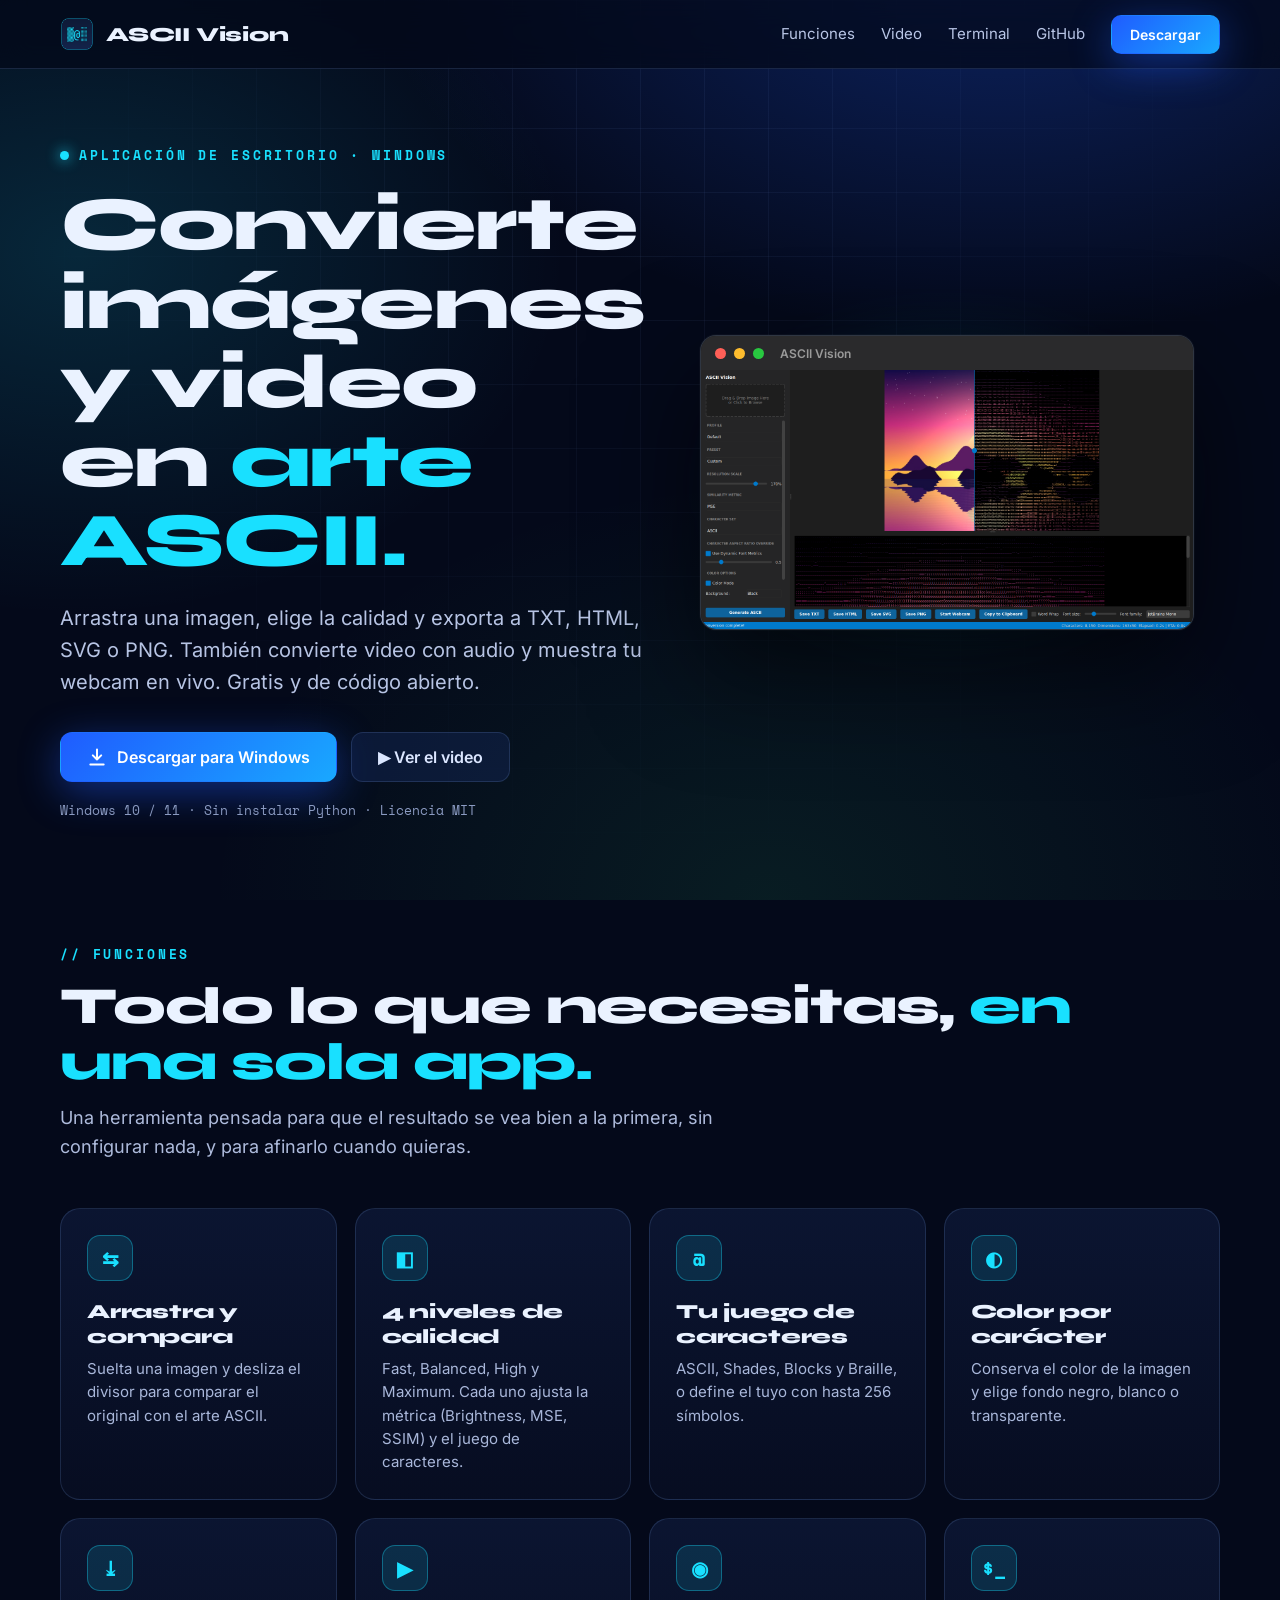
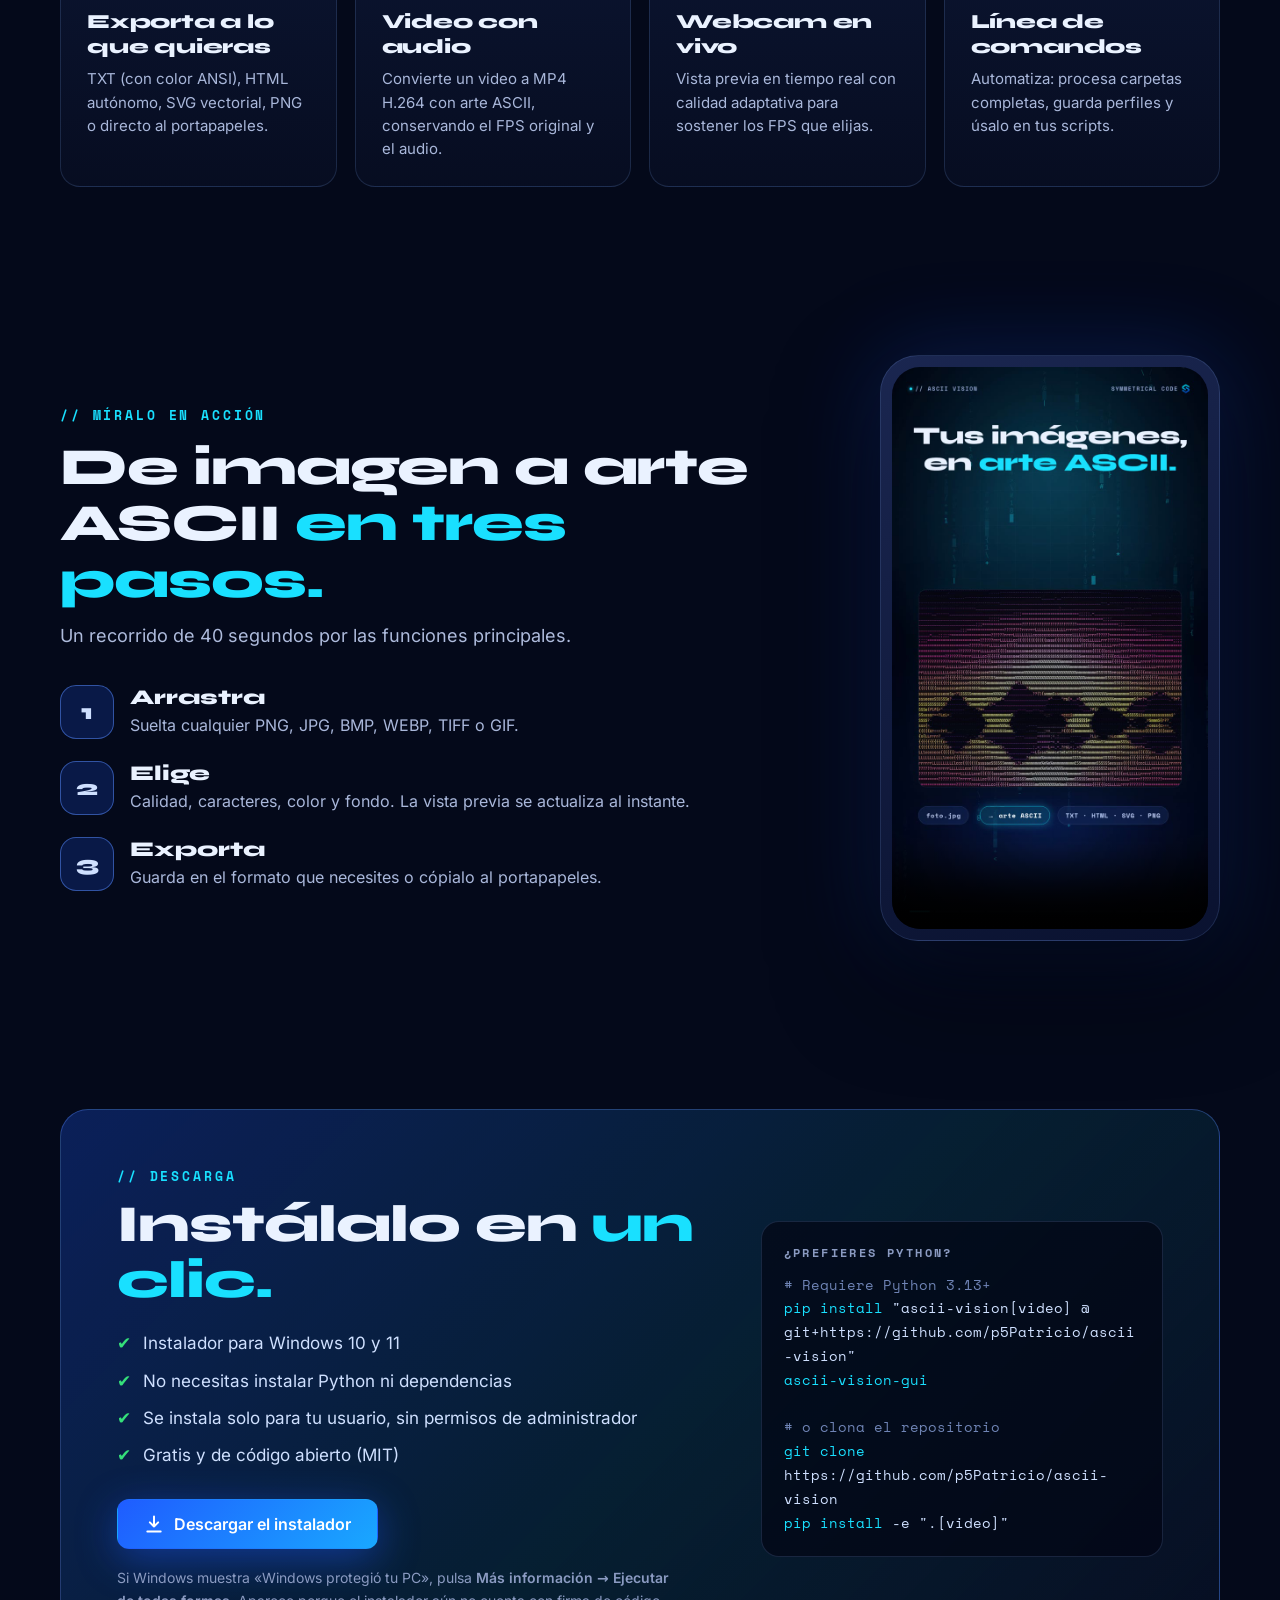
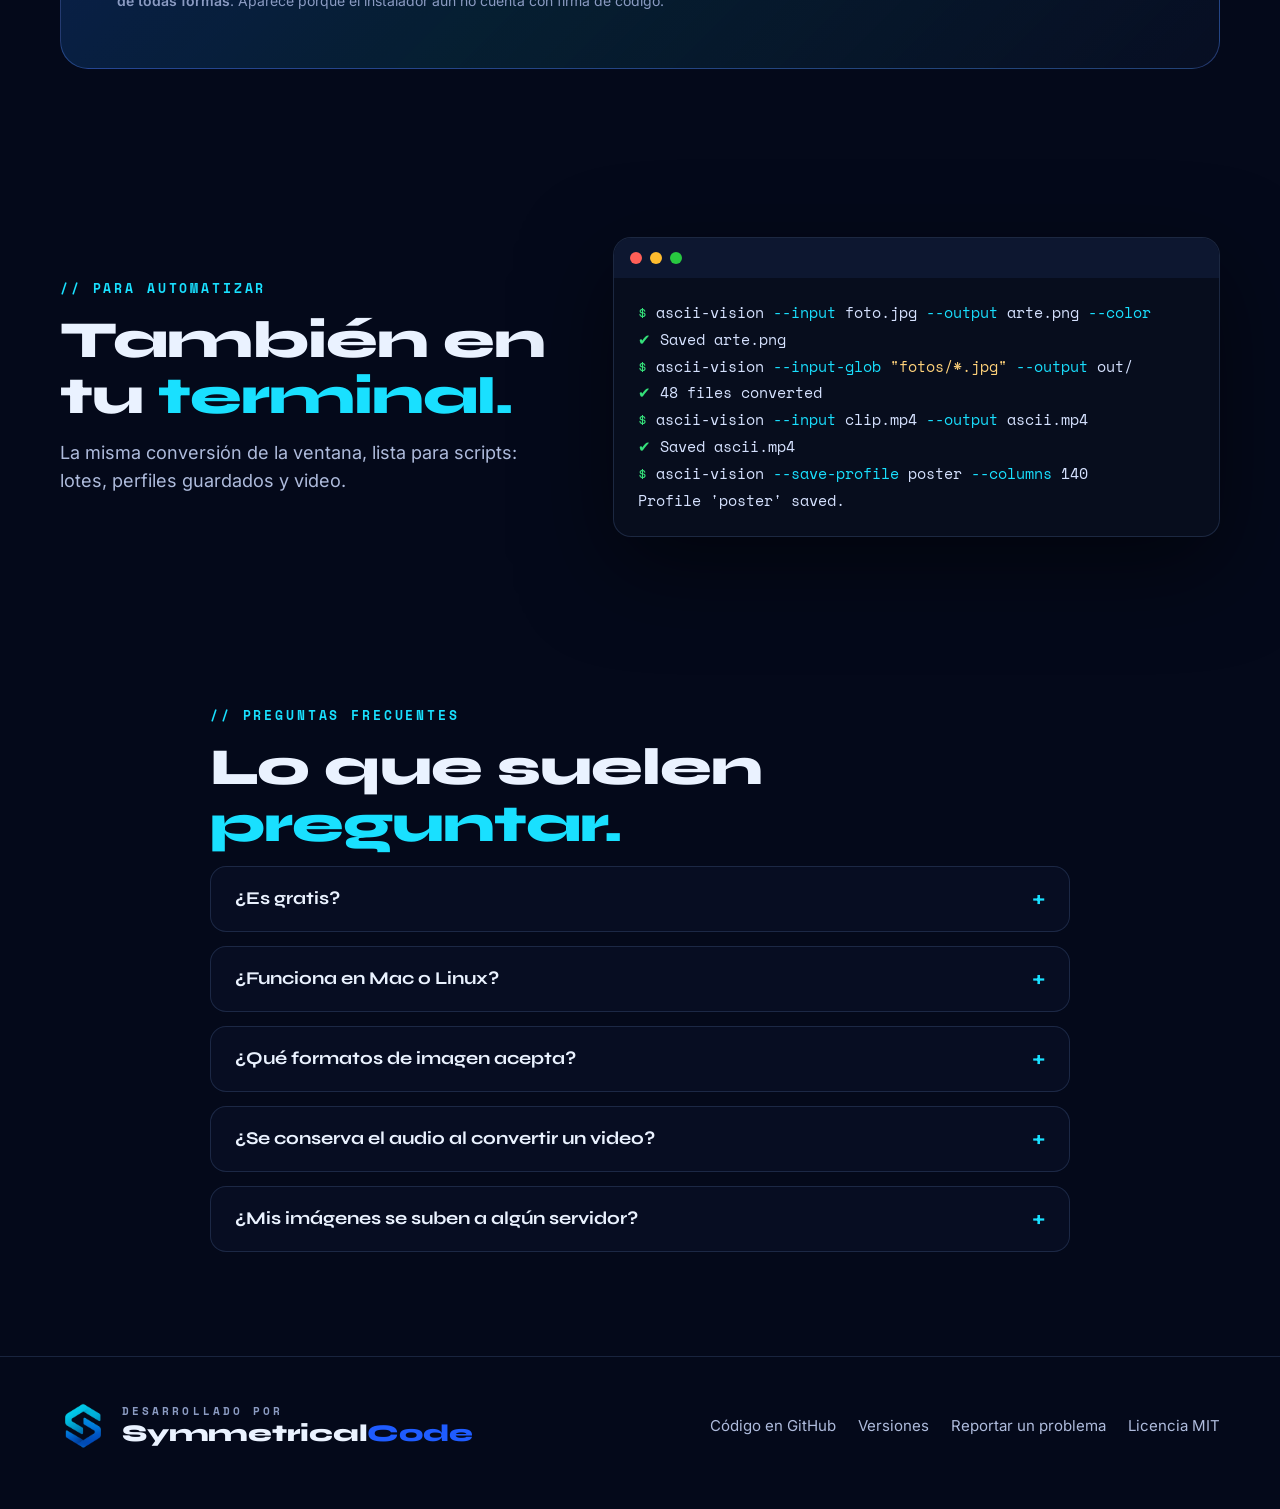
==== site/index.html @ 86882f92 "feat: landing page, app icon, CLI success messages, polished promo ending - site/: one-page landing " ====
<!doctype html>
<html lang="es">
<head>
<meta charset="utf-8">
<meta name="viewport" content="width=device-width,initial-scale=1">
<title>ASCII Vision — Convierte imágenes y video en arte ASCII</title>
<meta name="description" content="ASCII Vision convierte imágenes, video y webcam en arte ASCII, Braille y bloques. Exporta a TXT, HTML, SVG o PNG. Descarga gratis el instalador para Windows.">
<meta name="theme-color" content="#04091a">
<link rel="icon" href="favicon.svg" type="image/svg+xml">
<link rel="canonical" href="https://p5patricio.github.io/ascii-vision/">
<meta property="og:type" content="website">
<meta property="og:title" content="ASCII Vision — Convierte imágenes y video en arte ASCII">
<meta property="og:description" content="Arrastra una imagen, elige la calidad y exporta a TXT, HTML, SVG o PNG. También video con audio y webcam en vivo. Gratis.">
<meta property="og:image" content="https://p5patricio.github.io/ascii-vision/assets/og.jpg">
<meta name="twitter:card" content="summary_large_image">
<link rel="stylesheet" href="assets/fonts/fonts.css">
<style>
:root{--bg:#04091a;--bg2:#070e24;--cy:#19e0ff;--gr:#35e07a;--bl:#1f5cff;--tx:#eaf2ff;--mut:#8b9bc2;--line:rgba(140,180,255,.16)}
*{box-sizing:border-box;margin:0;padding:0}
html{scroll-behavior:smooth}
body{background:var(--bg);color:var(--tx);font:400 17px/1.6 'Inter',system-ui,sans-serif;-webkit-font-smoothing:antialiased;overflow-x:hidden}
a{color:inherit}
img,video{max-width:100%;height:auto;display:block}
:focus-visible{outline:3px solid var(--cy);outline-offset:3px;border-radius:6px}
.skip{position:absolute;left:-999px;top:8px;background:var(--cy);color:#001018;padding:10px 16px;border-radius:8px;z-index:100;font-weight:600}
.skip:focus{left:8px}
.wrap{width:min(1160px,100% - 40px);margin-inline:auto}
.mono{font-family:'Space Mono',monospace}
/* backdrop */
.backdrop{position:fixed;inset:0;z-index:-1;background:
  radial-gradient(900px 560px at 78% -6%,rgba(31,92,255,.32),transparent 70%),
  radial-gradient(700px 520px at 6% 28%,rgba(25,224,255,.14),transparent 70%),
  radial-gradient(800px 600px at 60% 100%,rgba(53,224,122,.09),transparent 70%),var(--bg)}
.backdrop::after{content:"";position:absolute;inset:0;background-image:linear-gradient(var(--line) 1px,transparent 1px),linear-gradient(90deg,var(--line) 1px,transparent 1px);background-size:64px 64px;opacity:.4;-webkit-mask-image:radial-gradient(ellipse at 50% 20%,#000 10%,transparent 70%);mask-image:radial-gradient(ellipse at 50% 20%,#000 10%,transparent 70%)}
/* nav */
header.nav{position:sticky;top:0;z-index:20;backdrop-filter:blur(14px);-webkit-backdrop-filter:blur(14px);background:rgba(4,9,26,.72);border-bottom:1px solid var(--line)}
.nav .wrap{display:flex;align-items:center;justify-content:space-between;height:68px;gap:16px}
.brand{display:flex;align-items:center;gap:12px;white-space:nowrap;text-decoration:none;font:800 20px 'Syne';letter-spacing:-.01em}
.brand img{width:34px;height:34px}
.nav nav{display:flex;gap:26px;align-items:center;font-size:15px;color:#b9c6e6}
.nav nav a{text-decoration:none}.nav nav a:hover{color:#fff}
.btn{display:inline-flex;align-items:center;justify-content:center;gap:10px;padding:14px 26px;border-radius:12px;font:700 16px 'Inter';text-decoration:none;border:1px solid transparent;cursor:pointer;transition:transform .15s,box-shadow .2s,background .2s}
.btn.primary{background:linear-gradient(135deg,#1f5cff,#19a8ff);color:#fff;box-shadow:0 10px 40px rgba(31,92,255,.45)}
.btn.primary:hover{transform:translateY(-2px);box-shadow:0 16px 50px rgba(31,92,255,.6)}
.btn.ghost{background:rgba(20,40,90,.45);border-color:var(--line);color:#dbe6ff}
.btn.ghost:hover{border-color:var(--cy);color:#fff}
.btn.sm{padding:10px 18px;font-size:14px;border-radius:10px}
/* hero */
.hero{padding:76px 0 40px}
.hero .wrap{display:grid;grid-template-columns:1.05fr .95fr;gap:56px;align-items:center}
.kicker{font:700 13px 'Space Mono';letter-spacing:.22em;color:var(--cy);text-transform:uppercase;display:flex;align-items:center;gap:10px}
.kicker::before{content:"";width:9px;height:9px;border-radius:50%;background:var(--cy);box-shadow:0 0 14px var(--cy)}
h1{font:800 clamp(40px,6vw,76px)/1.04 'Syne';letter-spacing:-.025em;margin:20px 0 22px}
h1 em,h2 em{font-style:normal;color:var(--cy)}
.lead{font-size:clamp(17px,2vw,20px);color:#b7c4e4;max-width:34em}
.cta{display:flex;flex-wrap:wrap;gap:14px;margin:34px 0 18px}
.dlmeta{font:400 13px 'Space Mono';color:var(--mut);min-height:1.4em}
.dlmeta b{color:#cfe0ff;font-weight:700}
.shot{position:relative}
.shot::before{content:"";position:absolute;inset:-8% 0;background:radial-gradient(closest-side,rgba(25,224,255,.28),transparent);filter:blur(30px);z-index:-1}
.window{border-radius:16px;overflow:hidden;border:1px solid var(--line);background:#1e1e1e;box-shadow:0 40px 110px rgba(0,0,0,.6),0 0 0 1px rgba(255,255,255,.03)}
.window .bar{height:34px;background:#2a2a2c;display:flex;align-items:center;gap:8px;padding:0 14px;color:#9a9a9a;font:600 12px 'Inter'}
.window .bar i{width:11px;height:11px;border-radius:50%;display:block}
/* sections */
section{padding:84px 0}
.eyebrow{font:700 13px 'Space Mono';letter-spacing:.22em;color:var(--cy);text-transform:uppercase}
h2{font:800 clamp(32px,4.4vw,52px)/1.08 'Syne';letter-spacing:-.02em;margin:14px 0 14px}
.sub{color:#aebbdc;max-width:38em;font-size:18px}
.grid{display:grid;grid-template-columns:repeat(4,minmax(0,1fr));gap:18px;margin-top:46px}
.card{padding:26px;border-radius:20px;background:linear-gradient(180deg,rgba(14,26,58,.72),rgba(8,15,36,.72));border:1px solid var(--line);transition:transform .2s,border-color .2s}
.card:hover{transform:translateY(-4px);border-color:rgba(25,224,255,.45)}
.card .ico{width:46px;height:46px;border-radius:13px;display:grid;place-items:center;background:rgba(25,224,255,.12);border:1px solid rgba(25,224,255,.35);color:var(--cy);font:700 20px 'Space Mono';margin-bottom:18px}
.card h3{font:800 20px 'Syne';letter-spacing:-.01em;margin-bottom:8px}
.card p{font-size:15px;color:#a9b7da;line-height:1.55}
/* video */
.demo .wrap{display:grid;grid-template-columns:1fr auto;gap:70px;align-items:center}
.steps{list-style:none;margin-top:34px;display:grid;gap:22px;counter-reset:s}
.steps li{display:grid;grid-template-columns:52px 1fr;gap:18px;align-items:start}
.steps li::before{counter-increment:s;content:counter(s);width:52px;height:52px;border-radius:16px;display:grid;place-items:center;font:800 22px 'Syne';background:rgba(31,92,255,.2);border:1px solid rgba(91,141,255,.5);color:#cfe0ff}
.steps b{display:block;font:800 21px 'Syne';margin-bottom:2px}
.steps span{color:#a9b7da;font-size:16px}
.phone{width:min(340px,80vw);border-radius:38px;padding:11px;background:linear-gradient(160deg,#1a2650,#0a1230);border:1px solid var(--line);box-shadow:0 40px 100px rgba(0,0,0,.6),0 0 90px rgba(31,92,255,.25)}
.phone video{width:100%;aspect-ratio:9/16;border-radius:28px;background:#000;object-fit:cover}
/* download */
.download .box{position:relative;overflow:hidden;border-radius:28px;padding:56px;background:linear-gradient(135deg,rgba(31,92,255,.28),rgba(25,224,255,.1) 55%,rgba(8,15,36,.9));border:1px solid rgba(91,141,255,.35);display:grid;grid-template-columns:1.2fr .8fr;gap:40px;align-items:center}
.download h2{margin-top:10px}
.points{list-style:none;display:grid;gap:10px;margin:22px 0 30px;color:#cfe0ff}
.points li{display:flex;gap:12px;align-items:flex-start}
.points li::before{content:"✔";color:var(--gr);font-weight:700}
.note{font-size:14px;color:var(--mut);margin-top:18px;max-width:40em}
.alt{background:rgba(3,7,20,.7);border:1px solid var(--line);border-radius:18px;padding:22px;font:400 14px/1.7 'Space Mono';color:#cfe0ff;overflow-x:auto}
.alt .c{color:#6f84b5}
.alt .k{color:var(--cy)}.alt .s{color:#ffd27a}
.alt pre{white-space:pre-wrap;overflow-wrap:anywhere;font:inherit}
.alt h3{font:700 12px 'Space Mono';letter-spacing:.2em;color:var(--mut);text-transform:uppercase;margin-bottom:12px}
/* cli */
.cli .wrap{display:grid;grid-template-columns:.9fr 1.1fr;gap:56px;align-items:center}
.term{background:#070d1d;border:1px solid var(--line);border-radius:18px;overflow:hidden;box-shadow:0 30px 90px rgba(0,0,0,.5)}
.term .bar{background:#0d1730;height:40px;display:flex;align-items:center;gap:8px;padding:0 16px}
.term .bar i{width:12px;height:12px;border-radius:50%;display:block}
.term pre{padding:22px 24px;font:400 14.5px/1.85 'Space Mono',monospace;color:#d6e2ff;overflow-x:auto}
.term .p{color:var(--gr)}.term .f{color:var(--cy)}.term .s{color:#ffd27a}.term .o{color:var(--gr)}
/* faq */
details{border:1px solid var(--line);border-radius:16px;padding:20px 24px;background:rgba(10,18,40,.6);margin-top:14px}
summary{cursor:pointer;font:700 18px 'Syne';list-style:none;display:flex;justify-content:space-between;gap:16px}
summary::after{content:"+";color:var(--cy);font-size:24px;line-height:1}
details[open] summary::after{content:"–"}
details p{margin-top:12px;color:#a9b7da}
details code{font-family:'Space Mono';font-size:.9em;color:var(--cy)}
/* footer */
footer{border-top:1px solid var(--line);padding:46px 0 60px;margin-top:20px}
footer .wrap{display:flex;justify-content:space-between;align-items:center;gap:24px;flex-wrap:wrap}
.by{display:flex;align-items:center;gap:16px;min-width:0}
.by img{width:46px;height:auto}
.by small{display:block;font:700 11px 'Space Mono';letter-spacing:.28em;color:var(--mut);text-transform:uppercase}
.by strong{font:800 24px 'Syne';letter-spacing:-.01em}.by strong span{color:var(--bl)}
footer nav{display:flex;flex-wrap:wrap;gap:10px 22px;color:#aebbdc;font-size:15px}
footer nav a{text-decoration:none}footer nav a:hover{color:#fff}
.reveal{opacity:0;transform:translateY(24px);transition:opacity .7s,transform .7s}
.reveal.in{opacity:1;transform:none}
@media (prefers-reduced-motion:reduce){html{scroll-behavior:auto}.reveal{opacity:1;transform:none;transition:none}.card,.btn{transition:none}}
@media (max-width:1020px){.grid{grid-template-columns:repeat(2,minmax(0,1fr))}.hero .wrap,.demo .wrap,.cli .wrap,.download .box{grid-template-columns:minmax(0,1fr)}.demo .wrap{gap:44px}.phone{margin-inline:auto}.download .box{padding:34px 26px}.nav nav a:not(.btn){display:none}}
@media (max-width:560px){.grid{grid-template-columns:minmax(0,1fr)}section{padding:60px 0}.hero{padding-top:44px}.by strong{font-size:19px}.by img{width:38px}.by{gap:12px}}
@media (max-width:380px){.wrap{width:min(1160px,100% - 28px)}.nav .wrap{gap:8px}.brand{font-size:14px;gap:6px}.brand img{width:28px;height:28px}.nav .btn.sm{padding:8px 10px;font-size:13px}.by strong{font-size:16px}.by small{letter-spacing:.18em}.btn{padding:12px 16px;font-size:15px;white-space:normal;text-align:center}h1{font-size:36px}.cta{gap:10px}}
</style>
</head>
<body>
<a class="skip" href="#descargar">Ir a la descarga</a>
<div class="backdrop" aria-hidden="true"></div>

<header class="nav">
  <div class="wrap">
    <a class="brand" href="#top" aria-label="ASCII Vision, inicio"><img src="assets/app-icon.png" alt="" width="34" height="34">ASCII Vision</a>
    <nav aria-label="Principal">
      <a href="#funciones">Funciones</a>
      <a href="#video">Video</a>
      <a href="#terminal">Terminal</a>
      <a href="https://github.com/p5Patricio/ascii-vision">GitHub</a>
      <a class="btn primary sm" href="#descargar">Descargar</a>
    </nav>
  </div>
</header>

<main id="top">
  <section class="hero">
    <div class="wrap">
      <div>
        <div class="kicker">Aplicación de escritorio · Windows</div>
        <h1>Convierte imágenes y video en <em>arte ASCII.</em></h1>
        <p class="lead">Arrastra una imagen, elige la calidad y exporta a TXT, HTML, SVG o PNG. También convierte video con audio y muestra tu webcam en vivo. Gratis y de código abierto.</p>
        <div class="cta">
          <a id="dl-hero" class="btn primary" href="https://github.com/p5Patricio/ascii-vision/releases/latest">
            <svg width="20" height="20" viewBox="0 0 24 24" fill="none" stroke="currentColor" stroke-width="2.4" stroke-linecap="round" stroke-linejoin="round" aria-hidden="true"><path d="M12 3v12m0 0 5-5m-5 5-5-5M4 21h16"/></svg>
            <span>Descargar para Windows</span>
          </a>
          <a class="btn ghost" href="#video">▶ Ver el video</a>
        </div>
        <p class="dlmeta" id="dlmeta" aria-live="polite">Windows 10 / 11 · Sin instalar Python · Licencia MIT</p>
      </div>
      <div class="shot reveal">
        <div class="window">
          <div class="bar"><i style="background:#ff5f57"></i><i style="background:#febc2e"></i><i style="background:#28c840"></i><span style="margin-left:8px">ASCII Vision</span></div>
          <img src="assets/app-screenshot.png" width="1558" height="820" alt="Ventana de ASCII Vision comparando un paisaje con su versión en arte ASCII a color" loading="eager">
        </div>
      </div>
    </div>
  </section>

  <section id="funciones">
    <div class="wrap">
      <div class="eyebrow">// Funciones</div>
      <h2>Todo lo que necesitas, <em>en una sola app.</em></h2>
      <p class="sub">Una herramienta pensada para que el resultado se vea bien a la primera, sin configurar nada, y para afinarlo cuando quieras.</p>
      <div class="grid">
        <article class="card reveal"><div class="ico">⇆</div><h3>Arrastra y compara</h3><p>Suelta una imagen y desliza el divisor para comparar el original con el arte ASCII.</p></article>
        <article class="card reveal"><div class="ico">◧</div><h3>4 niveles de calidad</h3><p>Fast, Balanced, High y Maximum. Cada uno ajusta la métrica (Brightness, MSE, SSIM) y el juego de caracteres.</p></article>
        <article class="card reveal"><div class="ico">@</div><h3>Tu juego de caracteres</h3><p>ASCII, Shades, Blocks y Braille, o define el tuyo con hasta 256 símbolos.</p></article>
        <article class="card reveal"><div class="ico">◐</div><h3>Color por carácter</h3><p>Conserva el color de la imagen y elige fondo negro, blanco o transparente.</p></article>
        <article class="card reveal"><div class="ico">⤓</div><h3>Exporta a lo que quieras</h3><p>TXT (con color ANSI), HTML autónomo, SVG vectorial, PNG o directo al portapapeles.</p></article>
        <article class="card reveal"><div class="ico">▶</div><h3>Video con audio</h3><p>Convierte un video a MP4 H.264 con arte ASCII, conservando el FPS original y el audio.</p></article>
        <article class="card reveal"><div class="ico">◉</div><h3>Webcam en vivo</h3><p>Vista previa en tiempo real con calidad adaptativa para sostener los FPS que elijas.</p></article>
        <article class="card reveal"><div class="ico">$_</div><h3>Línea de comandos</h3><p>Automatiza: procesa carpetas completas, guarda perfiles y úsalo en tus scripts.</p></article>
      </div>
    </div>
  </section>

  <section id="video" class="demo">
    <div class="wrap">
      <div>
        <div class="eyebrow">// Míralo en acción</div>
        <h2>De imagen a arte ASCII <em>en tres pasos.</em></h2>
        <p class="sub">Un recorrido de 40 segundos por las funciones principales.</p>
        <ol class="steps">
          <li><div><b>Arrastra</b><span>Suelta cualquier PNG, JPG, BMP, WEBP, TIFF o GIF.</span></div></li>
          <li><div><b>Elige</b><span>Calidad, caracteres, color y fondo. La vista previa se actualiza al instante.</span></div></li>
          <li><div><b>Exporta</b><span>Guarda en el formato que necesites o cópialo al portapapeles.</span></div></li>
        </ol>
      </div>
      <div class="phone reveal">
        <video controls playsinline preload="metadata" poster="assets/promo-poster.jpg" aria-label="Video de presentación de ASCII Vision">
          <source src="assets/promo.mp4" type="video/mp4">
          Tu navegador no reproduce video; puedes descargarlo <a href="assets/promo.mp4">aquí</a>.
        </video>
      </div>
    </div>
  </section>

  <section id="descargar" class="download">
    <div class="wrap">
      <div class="box reveal">
        <div>
          <div class="eyebrow">// Descarga</div>
          <h2>Instálalo en <em>un clic.</em></h2>
          <ul class="points">
            <li>Instalador para Windows 10 y 11</li>
            <li>No necesitas instalar Python ni dependencias</li>
            <li>Se instala solo para tu usuario, sin permisos de administrador</li>
            <li>Gratis y de código abierto (MIT)</li>
          </ul>
          <a id="dl-main" class="btn primary" href="https://github.com/p5Patricio/ascii-vision/releases/latest">
            <svg width="20" height="20" viewBox="0 0 24 24" fill="none" stroke="currentColor" stroke-width="2.4" stroke-linecap="round" stroke-linejoin="round" aria-hidden="true"><path d="M12 3v12m0 0 5-5m-5 5-5-5M4 21h16"/></svg>
            <span>Descargar el instalador</span>
          </a>
          <p class="note" id="dlnote">Si Windows muestra «Windows protegió tu PC», pulsa <b>Más información → Ejecutar de todas formas</b>. Aparece porque el instalador aún no cuenta con firma de código.</p>
        </div>
        <div class="alt" role="region" aria-label="Otras formas de instalar">
          <h3>¿Prefieres Python?</h3>
<pre><span class="c"># Requiere Python 3.13+</span>
<span class="k">pip install</span> "ascii-vision[video] @ git+https://github.com/p5Patricio/ascii-vision"
<span class="k">ascii-vision-gui</span>

<span class="c"># o clona el repositorio</span>
<span class="k">git clone</span> https://github.com/p5Patricio/ascii-vision
<span class="k">pip install</span> -e ".[video]"</pre>
        </div>
      </div>
    </div>
  </section>

  <section id="terminal" class="cli">
    <div class="wrap">
      <div>
        <div class="eyebrow">// Para automatizar</div>
        <h2>También en tu <em>terminal.</em></h2>
        <p class="sub">La misma conversión de la ventana, lista para scripts: lotes, perfiles guardados y video.</p>
      </div>
      <div class="term reveal">
        <div class="bar"><i style="background:#ff5f57"></i><i style="background:#febc2e"></i><i style="background:#28c840"></i></div>
<pre><span class="p">$</span> ascii-vision <span class="f">--input</span> foto.jpg <span class="f">--output</span> arte.png <span class="f">--color</span>
<span class="o">✔</span> Saved arte.png
<span class="p">$</span> ascii-vision <span class="f">--input-glob</span> <span class="s">"fotos/*.jpg"</span> <span class="f">--output</span> out/
<span class="o">✔</span> 48 files converted
<span class="p">$</span> ascii-vision <span class="f">--input</span> clip.mp4 <span class="f">--output</span> ascii.mp4
<span class="o">✔</span> Saved ascii.mp4
<span class="p">$</span> ascii-vision <span class="f">--save-profile</span> poster <span class="f">--columns</span> 140
Profile 'poster' saved.</pre>
      </div>
    </div>
  </section>

  <section id="faq">
    <div class="wrap" style="max-width:860px">
      <div class="eyebrow">// Preguntas frecuentes</div>
      <h2>Lo que suelen <em>preguntar.</em></h2>
      <details><summary>¿Es gratis?</summary><p>Sí. ASCII Vision es de código abierto bajo licencia MIT: puedes usarlo, modificarlo y compartirlo.</p></details>
      <details><summary>¿Funciona en Mac o Linux?</summary><p>El instalador es para Windows. En Mac y Linux puedes usarlo con Python 3.13 o superior, instalándolo desde el repositorio de GitHub (las instrucciones están en la sección de descarga).</p></details>
      <details><summary>¿Qué formatos de imagen acepta?</summary><p>PNG, JPG, BMP, WEBP, TIFF y GIF. Para video (MP4, AVI, MOV, MKV, WEBM) usa la línea de comandos.</p></details>
      <details><summary>¿Se conserva el audio al convertir un video?</summary><p>Sí. El resultado mantiene el FPS original y el audio, en MP4 H.264.</p></details>
      <details><summary>¿Mis imágenes se suben a algún servidor?</summary><p>No. Todo se procesa en tu equipo; la aplicación no envía tus archivos a ningún sitio.</p></details>
    </div>
  </section>
</main>

<footer>
  <div class="wrap">
    <div class="by">
      <img src="assets/symmetrical-code.png" alt="Logo de Symmetrical Code" width="46" height="55">
      <div><small>Desarrollado por</small><strong>Symmetrical<span>Code</span></strong></div>
    </div>
    <nav aria-label="Enlaces">
      <a href="https://github.com/p5Patricio/ascii-vision">Código en GitHub</a>
      <a href="https://github.com/p5Patricio/ascii-vision/releases">Versiones</a>
      <a href="https://github.com/p5Patricio/ascii-vision/issues">Reportar un problema</a>
      <a href="https://github.com/p5Patricio/ascii-vision/blob/main/LICENSE">Licencia MIT</a>
    </nav>
  </div>
</footer>

<script>
(function () {
  var REPO = 'p5Patricio/ascii-vision';
  var links = [document.getElementById('dl-hero'), document.getElementById('dl-main')];
  var meta = document.getElementById('dlmeta');

  // Point the download buttons at the newest installer published as a GitHub release asset.
  try {
    fetch('https://api.github.com/repos/' + REPO + '/releases/latest', { headers: { Accept: 'application/vnd.github+json' } })
      .then(function (r) { if (!r.ok) throw new Error(r.status); return r.json(); })
      .then(function (rel) {
        var asset = (rel.assets || []).filter(function (a) { return /setup.*\.exe$/i.test(a.name); })[0];
        if (!asset) return;
        links.forEach(function (a) { if (a) a.href = asset.browser_download_url; });
        var mb = (asset.size / 1048576).toFixed(0);
        meta.innerHTML = 'Versión <b>' + rel.tag_name + '</b> · ' + mb + ' MB · Windows 10 / 11 · Licencia MIT';
      })
      .catch(function () { /* no release yet: buttons keep pointing at the releases page */ });
  } catch (e) { /* ignore */ }

  // Reveal on scroll
  var els = document.querySelectorAll('.reveal');
  if ('IntersectionObserver' in window) {
    var io = new IntersectionObserver(function (entries) {
      entries.forEach(function (en) { if (en.isIntersecting) { en.target.classList.add('in'); io.unobserve(en.target); } });
    }, { threshold: 0.12 });
    els.forEach(function (el) { io.observe(el); });
  } else { els.forEach(function (el) { el.classList.add('in'); }); }
})();
</script>
</body>
</html>
---- site/assets/fonts/fonts.css ----
@font-face {
  font-family: 'Syne';
  font-style: normal;
  font-weight: 700;
  font-display: swap;
  src: url(fb3f9d7ee5.woff2) format('woff2');
  unicode-range: U+0100-02BA, U+02BD-02C5, U+02C7-02CC, U+02CE-02D7, U+02DD-02FF, U+0304, U+0308, U+0329, U+1D00-1DBF, U+1E00-1E9F, U+1EF2-1EFF, U+2020, U+20A0-20AB, U+20AD-20C0, U+2113, U+2C60-2C7F, U+A720-A7FF;
}
@font-face {
  font-family: 'Syne';
  font-style: normal;
  font-weight: 700;
  font-display: swap;
  src: url(1a8bc9270d.woff2) format('woff2');
  unicode-range: U+0000-00FF, U+0131, U+0152-0153, U+02BB-02BC, U+02C6, U+02DA, U+02DC, U+0304, U+0308, U+0329, U+2000-206F, U+20AC, U+2122, U+2191, U+2193, U+2212, U+2215, U+FEFF, U+FFFD;
}
@font-face {
  font-family: 'Syne';
  font-style: normal;
  font-weight: 800;
  font-display: swap;
  src: url(fb3f9d7ee5.woff2) format('woff2');
  unicode-range: U+0100-02BA, U+02BD-02C5, U+02C7-02CC, U+02CE-02D7, U+02DD-02FF, U+0304, U+0308, U+0329, U+1D00-1DBF, U+1E00-1E9F, U+1EF2-1EFF, U+2020, U+20A0-20AB, U+20AD-20C0, U+2113, U+2C60-2C7F, U+A720-A7FF;
}
@font-face {
  font-family: 'Syne';
  font-style: normal;
  font-weight: 800;
  font-display: swap;
  src: url(1a8bc9270d.woff2) format('woff2');
  unicode-range: U+0000-00FF, U+0131, U+0152-0153, U+02BB-02BC, U+02C6, U+02DA, U+02DC, U+0304, U+0308, U+0329, U+2000-206F, U+20AC, U+2122, U+2191, U+2193, U+2212, U+2215, U+FEFF, U+FFFD;
}
@font-face {
  font-family: 'Space Mono';
  font-style: normal;
  font-weight: 400;
  font-display: swap;
  src: url(3c18ea2f5e.woff2) format('woff2');
  unicode-range: U+0100-02BA, U+02BD-02C5, U+02C7-02CC, U+02CE-02D7, U+02DD-02FF, U+0304, U+0308, U+0329, U+1D00-1DBF, U+1E00-1E9F, U+1EF2-1EFF, U+2020, U+20A0-20AB, U+20AD-20C0, U+2113, U+2C60-2C7F, U+A720-A7FF;
}
@font-face {
  font-family: 'Space Mono';
  font-style: normal;
  font-weight: 400;
  font-display: swap;
  src: url(e04b1d07ab.woff2) format('woff2');
  unicode-range: U+0000-00FF, U+0131, U+0152-0153, U+02BB-02BC, U+02C6, U+02DA, U+02DC, U+0304, U+0308, U+0329, U+2000-206F, U+20AC, U+2122, U+2191, U+2193, U+2212, U+2215, U+FEFF, U+FFFD;
}
@font-face {
  font-family: 'Space Mono';
  font-style: normal;
  font-weight: 700;
  font-display: swap;
  src: url(1badecf1b0.woff2) format('woff2');
  unicode-range: U+0100-02BA, U+02BD-02C5, U+02C7-02CC, U+02CE-02D7, U+02DD-02FF, U+0304, U+0308, U+0329, U+1D00-1DBF, U+1E00-1E9F, U+1EF2-1EFF, U+2020, U+20A0-20AB, U+20AD-20C0, U+2113, U+2C60-2C7F, U+A720-A7FF;
}
@font-face {
  font-family: 'Space Mono';
  font-style: normal;
  font-weight: 700;
  font-display: swap;
  src: url(0319ea60ff.woff2) format('woff2');
  unicode-range: U+0000-00FF, U+0131, U+0152-0153, U+02BB-02BC, U+02C6, U+02DA, U+02DC, U+0304, U+0308, U+0329, U+2000-206F, U+20AC, U+2122, U+2191, U+2193, U+2212, U+2215, U+FEFF, U+FFFD;
}
@font-face {
  font-family: 'Inter';
  font-style: normal;
  font-weight: 400;
  font-display: swap;
  src: url(395290514d.woff2) format('woff2');
  unicode-range: U+0100-02BA, U+02BD-02C5, U+02C7-02CC, U+02CE-02D7, U+02DD-02FF, U+0304, U+0308, U+0329, U+1D00-1DBF, U+1E00-1E9F, U+1EF2-1EFF, U+2020, U+20A0-20AB, U+20AD-20C0, U+2113, U+2C60-2C7F, U+A720-A7FF;
}
@font-face {
  font-family: 'Inter';
  font-style: normal;
  font-weight: 400;
  font-display: swap;
  src: url(567244088c.woff2) format('woff2');
  unicode-range: U+0000-00FF, U+0131, U+0152-0153, U+02BB-02BC, U+02C6, U+02DA, U+02DC, U+0304, U+0308, U+0329, U+2000-206F, U+20AC, U+2122, U+2191, U+2193, U+2212, U+2215, U+FEFF, U+FFFD;
}
@font-face {
  font-family: 'Inter';
  font-style: normal;
  font-weight: 500;
  font-display: swap;
  src: url(395290514d.woff2) format('woff2');
  unicode-range: U+0100-02BA, U+02BD-02C5, U+02C7-02CC, U+02CE-02D7, U+02DD-02FF, U+0304, U+0308, U+0329, U+1D00-1DBF, U+1E00-1E9F, U+1EF2-1EFF, U+2020, U+20A0-20AB, U+20AD-20C0, U+2113, U+2C60-2C7F, U+A720-A7FF;
}
@font-face {
  font-family: 'Inter';
  font-style: normal;
  font-weight: 500;
  font-display: swap;
  src: url(567244088c.woff2) format('woff2');
  unicode-range: U+0000-00FF, U+0131, U+0152-0153, U+02BB-02BC, U+02C6, U+02DA, U+02DC, U+0304, U+0308, U+0329, U+2000-206F, U+20AC, U+2122, U+2191, U+2193, U+2212, U+2215, U+FEFF, U+FFFD;
}
@font-face {
  font-family: 'Inter';
  font-style: normal;
  font-weight: 600;
  font-display: swap;
  src: url(395290514d.woff2) format('woff2');
  unicode-range: U+0100-02BA, U+02BD-02C5, U+02C7-02CC, U+02CE-02D7, U+02DD-02FF, U+0304, U+0308, U+0329, U+1D00-1DBF, U+1E00-1E9F, U+1EF2-1EFF, U+2020, U+20A0-20AB, U+20AD-20C0, U+2113, U+2C60-2C7F, U+A720-A7FF;
}
@font-face {
  font-family: 'Inter';
  font-style: normal;
  font-weight: 600;
  font-display: swap;
  src: url(567244088c.woff2) format('woff2');
  unicode-range: U+0000-00FF, U+0131, U+0152-0153, U+02BB-02BC, U+02C6, U+02DA, U+02DC, U+0304, U+0308, U+0329, U+2000-206F, U+20AC, U+2122, U+2191, U+2193, U+2212, U+2215, U+FEFF, U+FFFD;
}
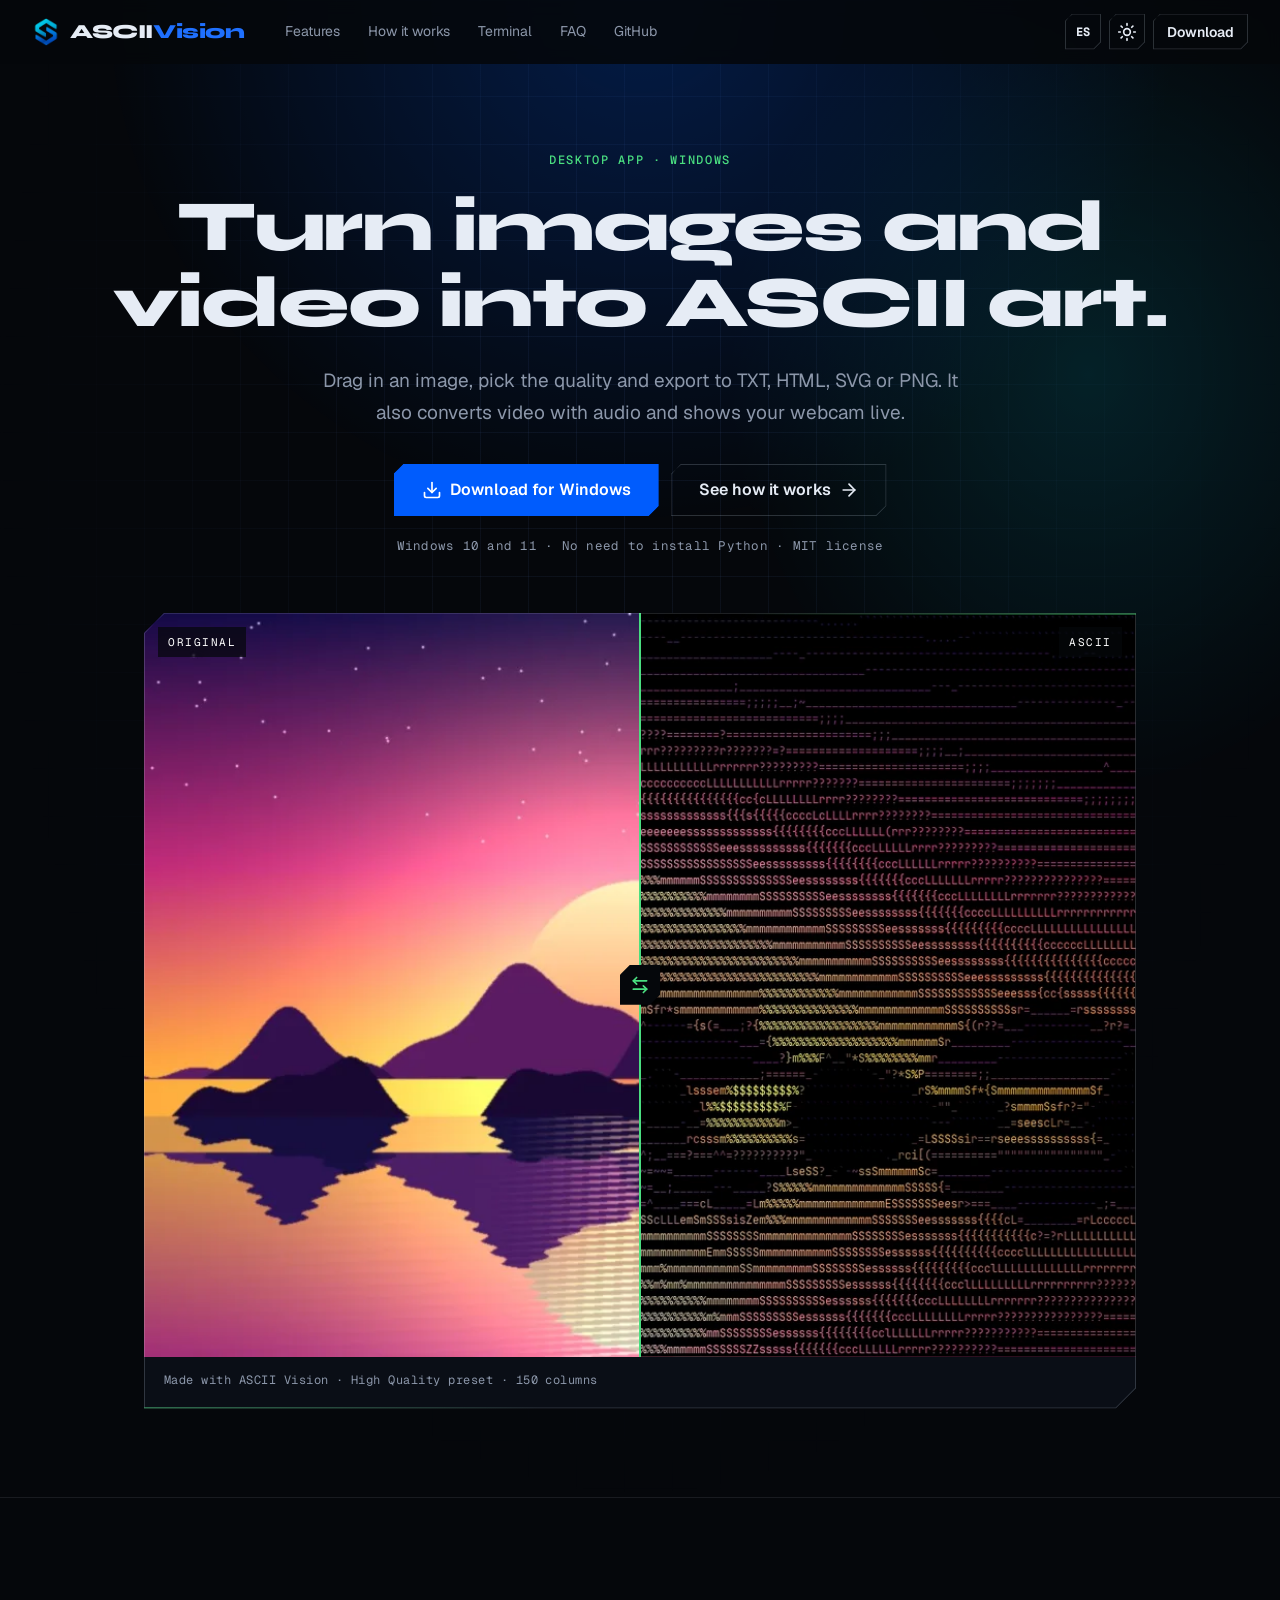
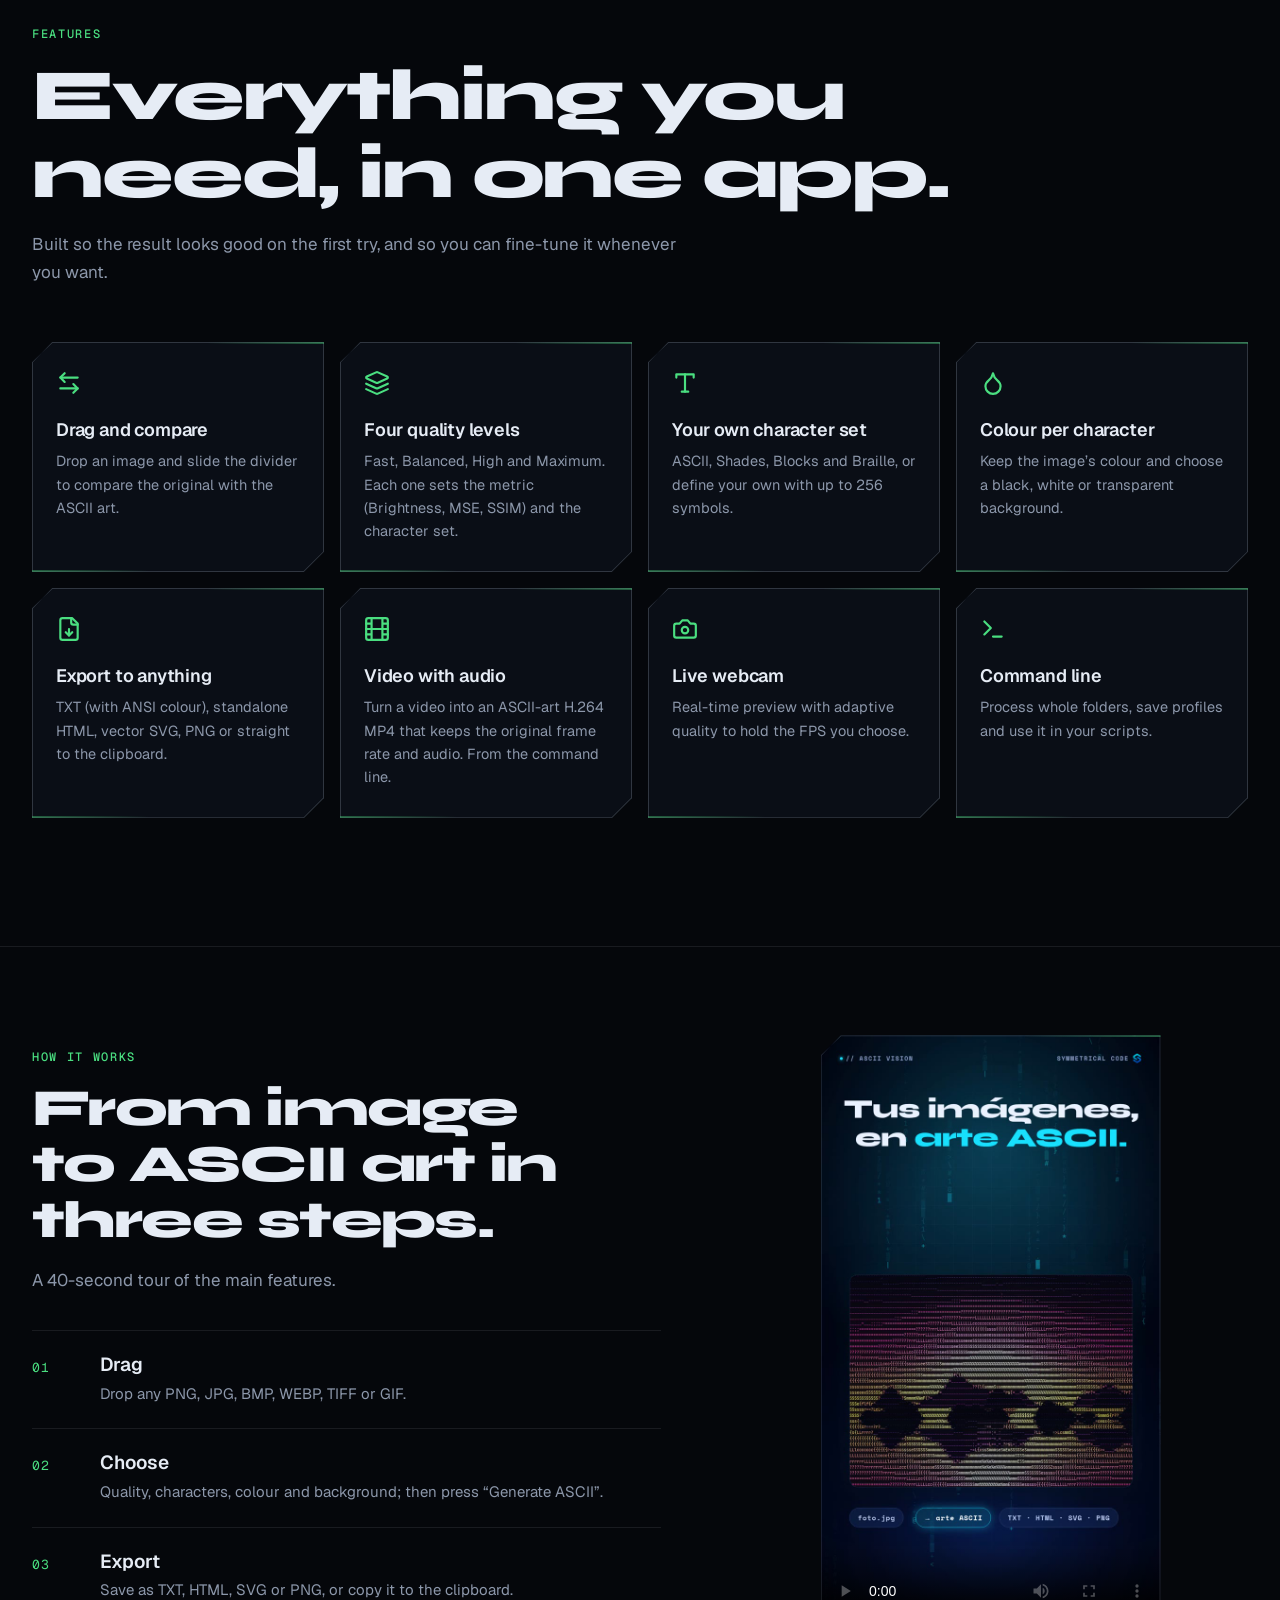
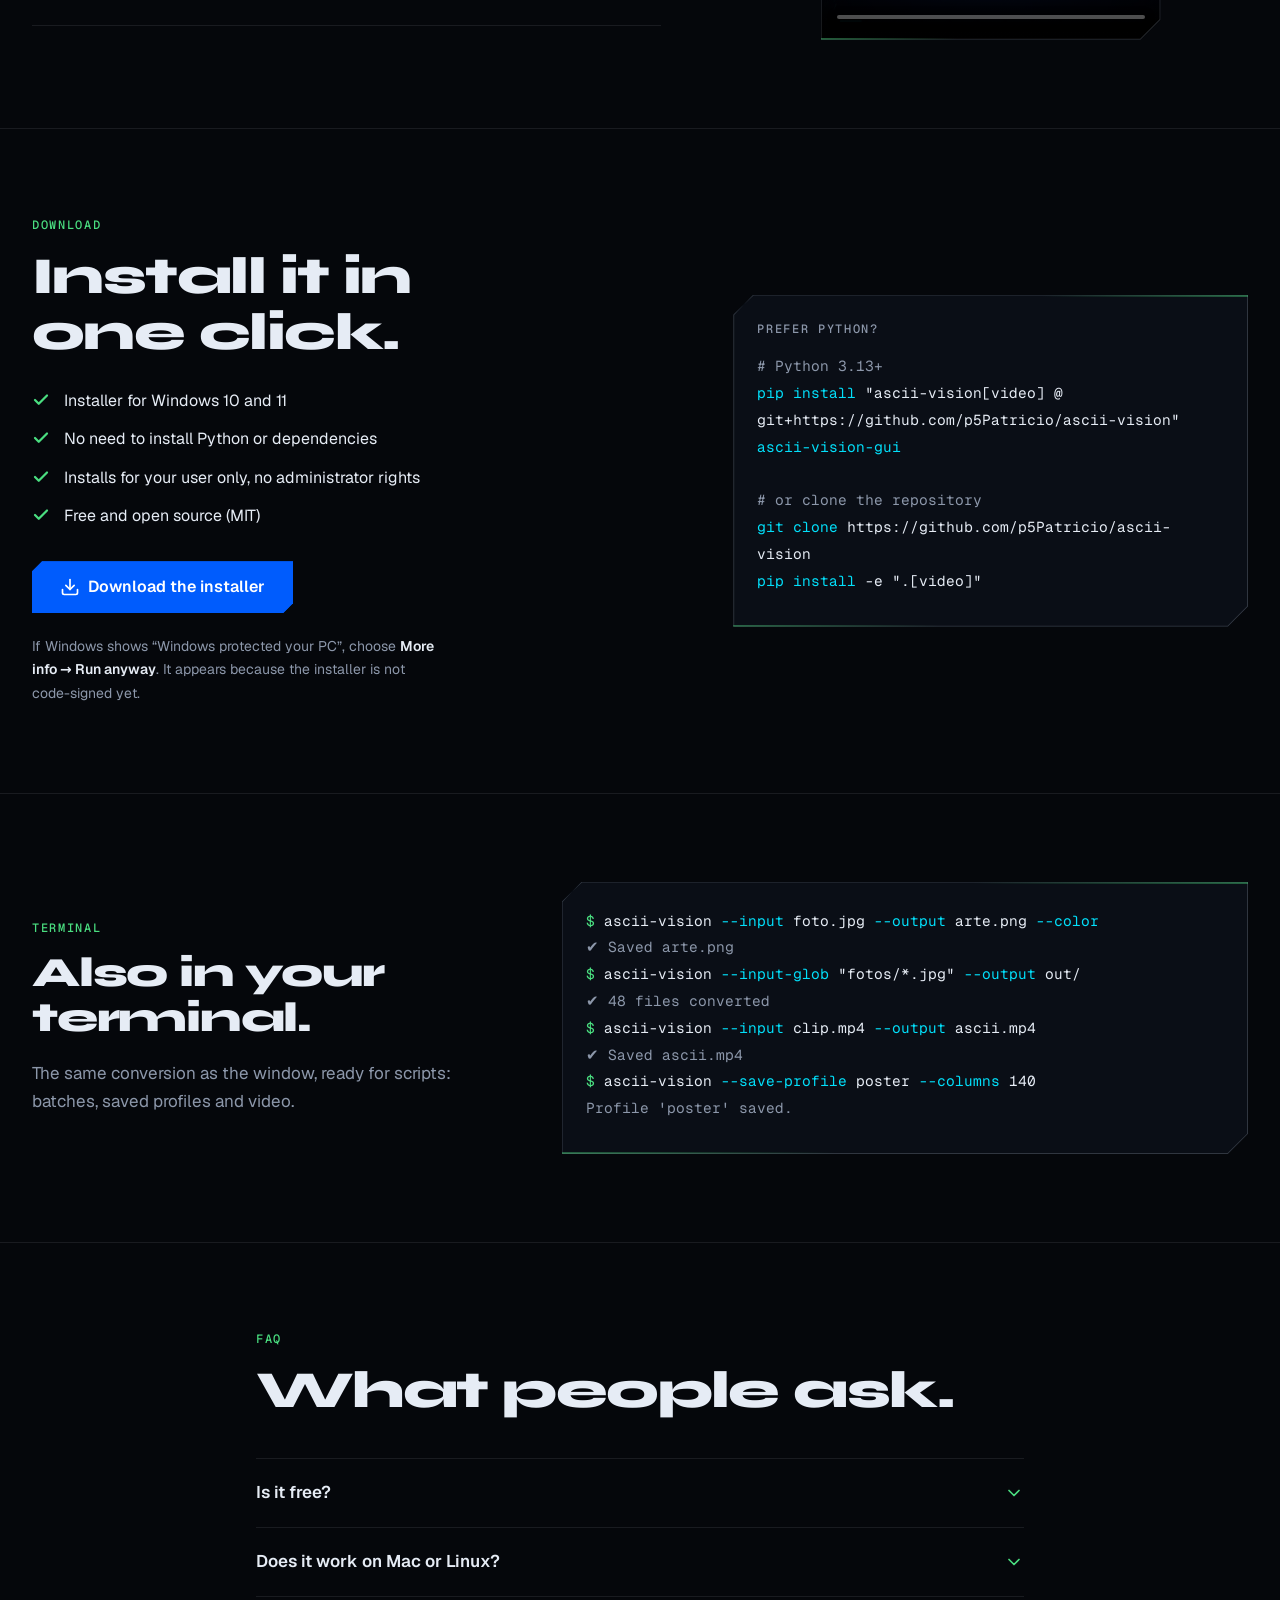
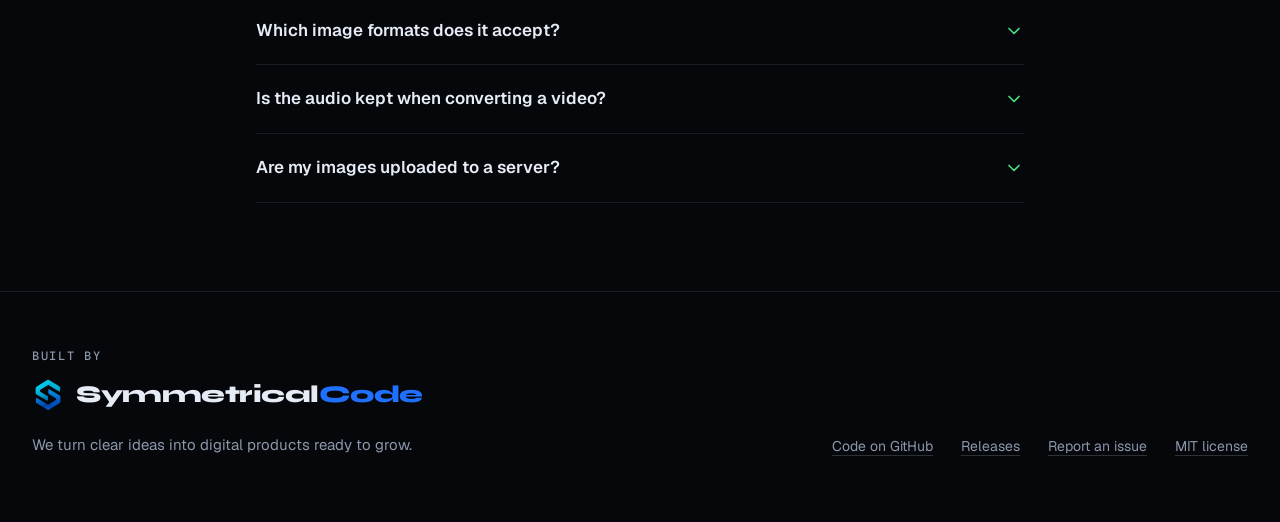
==== commit aa7cf17e: "feat(site): redesign the landing page on the Symmetrical Code design system Follow DESIGN.md: same d" ====
--- a/site/index.html
+++ b/site/index.html
@@ -1,320 +1,265 @@
 <!doctype html>
-<html lang="es">
+<html lang="es" class="dark">
 <head>
 <meta charset="utf-8">
 <meta name="viewport" content="width=device-width,initial-scale=1">
 <title>ASCII Vision — Convierte imágenes y video en arte ASCII</title>
 <meta name="description" content="ASCII Vision convierte imágenes, video y webcam en arte ASCII, Braille y bloques. Exporta a TXT, HTML, SVG o PNG. Descarga gratis el instalador para Windows.">
-<meta name="theme-color" content="#04091a">
+<meta http-equiv="Content-Security-Policy" content="default-src 'self'; script-src 'self'; style-src 'self' 'unsafe-inline'; img-src 'self' data:; media-src 'self'; font-src 'self'; connect-src 'self' https://api.github.com; object-src 'none'; base-uri 'self'; form-action 'none'">
+<meta name="theme-color" content="#05070b">
 <link rel="icon" href="favicon.svg" type="image/svg+xml">
 <link rel="canonical" href="https://p5patricio.github.io/ascii-vision/">
 <meta property="og:type" content="website">
 <meta property="og:title" content="ASCII Vision — Convierte imágenes y video en arte ASCII">
-<meta property="og:description" content="Arrastra una imagen, elige la calidad y exporta a TXT, HTML, SVG o PNG. También video con audio y webcam en vivo. Gratis.">
+<meta property="og:description" content="Arrastra una imagen, elige la calidad y exporta a TXT, HTML, SVG o PNG. También video con audio y webcam en vivo.">
 <meta property="og:image" content="https://p5patricio.github.io/ascii-vision/assets/og.jpg">
 <meta name="twitter:card" content="summary_large_image">
+<link rel="preload" href="assets/fonts/syne-latin.woff2" as="font" type="font/woff2" crossorigin>
+<link rel="preload" href="assets/fonts/geist-latin.woff2" as="font" type="font/woff2" crossorigin>
 <link rel="stylesheet" href="assets/fonts/fonts.css">
-<style>
-:root{--bg:#04091a;--bg2:#070e24;--cy:#19e0ff;--gr:#35e07a;--bl:#1f5cff;--tx:#eaf2ff;--mut:#8b9bc2;--line:rgba(140,180,255,.16)}
-*{box-sizing:border-box;margin:0;padding:0}
-html{scroll-behavior:smooth}
-body{background:var(--bg);color:var(--tx);font:400 17px/1.6 'Inter',system-ui,sans-serif;-webkit-font-smoothing:antialiased;overflow-x:hidden}
-a{color:inherit}
-img,video{max-width:100%;height:auto;display:block}
-:focus-visible{outline:3px solid var(--cy);outline-offset:3px;border-radius:6px}
-.skip{position:absolute;left:-999px;top:8px;background:var(--cy);color:#001018;padding:10px 16px;border-radius:8px;z-index:100;font-weight:600}
-.skip:focus{left:8px}
-.wrap{width:min(1160px,100% - 40px);margin-inline:auto}
-.mono{font-family:'Space Mono',monospace}
-/* backdrop */
-.backdrop{position:fixed;inset:0;z-index:-1;background:
-  radial-gradient(900px 560px at 78% -6%,rgba(31,92,255,.32),transparent 70%),
-  radial-gradient(700px 520px at 6% 28%,rgba(25,224,255,.14),transparent 70%),
-  radial-gradient(800px 600px at 60% 100%,rgba(53,224,122,.09),transparent 70%),var(--bg)}
-.backdrop::after{content:"";position:absolute;inset:0;background-image:linear-gradient(var(--line) 1px,transparent 1px),linear-gradient(90deg,var(--line) 1px,transparent 1px);background-size:64px 64px;opacity:.4;-webkit-mask-image:radial-gradient(ellipse at 50% 20%,#000 10%,transparent 70%);mask-image:radial-gradient(ellipse at 50% 20%,#000 10%,transparent 70%)}
-/* nav */
-header.nav{position:sticky;top:0;z-index:20;backdrop-filter:blur(14px);-webkit-backdrop-filter:blur(14px);background:rgba(4,9,26,.72);border-bottom:1px solid var(--line)}
-.nav .wrap{display:flex;align-items:center;justify-content:space-between;height:68px;gap:16px}
-.brand{display:flex;align-items:center;gap:12px;white-space:nowrap;text-decoration:none;font:800 20px 'Syne';letter-spacing:-.01em}
-.brand img{width:34px;height:34px}
-.nav nav{display:flex;gap:26px;align-items:center;font-size:15px;color:#b9c6e6}
-.nav nav a{text-decoration:none}.nav nav a:hover{color:#fff}
-.btn{display:inline-flex;align-items:center;justify-content:center;gap:10px;padding:14px 26px;border-radius:12px;font:700 16px 'Inter';text-decoration:none;border:1px solid transparent;cursor:pointer;transition:transform .15s,box-shadow .2s,background .2s}
-.btn.primary{background:linear-gradient(135deg,#1f5cff,#19a8ff);color:#fff;box-shadow:0 10px 40px rgba(31,92,255,.45)}
-.btn.primary:hover{transform:translateY(-2px);box-shadow:0 16px 50px rgba(31,92,255,.6)}
-.btn.ghost{background:rgba(20,40,90,.45);border-color:var(--line);color:#dbe6ff}
-.btn.ghost:hover{border-color:var(--cy);color:#fff}
-.btn.sm{padding:10px 18px;font-size:14px;border-radius:10px}
-/* hero */
-.hero{padding:76px 0 40px}
-.hero .wrap{display:grid;grid-template-columns:1.05fr .95fr;gap:56px;align-items:center}
-.kicker{font:700 13px 'Space Mono';letter-spacing:.22em;color:var(--cy);text-transform:uppercase;display:flex;align-items:center;gap:10px}
-.kicker::before{content:"";width:9px;height:9px;border-radius:50%;background:var(--cy);box-shadow:0 0 14px var(--cy)}
-h1{font:800 clamp(40px,6vw,76px)/1.04 'Syne';letter-spacing:-.025em;margin:20px 0 22px}
-h1 em,h2 em{font-style:normal;color:var(--cy)}
-.lead{font-size:clamp(17px,2vw,20px);color:#b7c4e4;max-width:34em}
-.cta{display:flex;flex-wrap:wrap;gap:14px;margin:34px 0 18px}
-.dlmeta{font:400 13px 'Space Mono';color:var(--mut);min-height:1.4em}
-.dlmeta b{color:#cfe0ff;font-weight:700}
-.shot{position:relative}
-.shot::before{content:"";position:absolute;inset:-8% 0;background:radial-gradient(closest-side,rgba(25,224,255,.28),transparent);filter:blur(30px);z-index:-1}
-.window{border-radius:16px;overflow:hidden;border:1px solid var(--line);background:#1e1e1e;box-shadow:0 40px 110px rgba(0,0,0,.6),0 0 0 1px rgba(255,255,255,.03)}
-.window .bar{height:34px;background:#2a2a2c;display:flex;align-items:center;gap:8px;padding:0 14px;color:#9a9a9a;font:600 12px 'Inter'}
-.window .bar i{width:11px;height:11px;border-radius:50%;display:block}
-/* sections */
-section{padding:84px 0}
-.eyebrow{font:700 13px 'Space Mono';letter-spacing:.22em;color:var(--cy);text-transform:uppercase}
-h2{font:800 clamp(32px,4.4vw,52px)/1.08 'Syne';letter-spacing:-.02em;margin:14px 0 14px}
-.sub{color:#aebbdc;max-width:38em;font-size:18px}
-.grid{display:grid;grid-template-columns:repeat(4,minmax(0,1fr));gap:18px;margin-top:46px}
-.card{padding:26px;border-radius:20px;background:linear-gradient(180deg,rgba(14,26,58,.72),rgba(8,15,36,.72));border:1px solid var(--line);transition:transform .2s,border-color .2s}
-.card:hover{transform:translateY(-4px);border-color:rgba(25,224,255,.45)}
-.card .ico{width:46px;height:46px;border-radius:13px;display:grid;place-items:center;background:rgba(25,224,255,.12);border:1px solid rgba(25,224,255,.35);color:var(--cy);font:700 20px 'Space Mono';margin-bottom:18px}
-.card h3{font:800 20px 'Syne';letter-spacing:-.01em;margin-bottom:8px}
-.card p{font-size:15px;color:#a9b7da;line-height:1.55}
-/* video */
-.demo .wrap{display:grid;grid-template-columns:1fr auto;gap:70px;align-items:center}
-.steps{list-style:none;margin-top:34px;display:grid;gap:22px;counter-reset:s}
-.steps li{display:grid;grid-template-columns:52px 1fr;gap:18px;align-items:start}
-.steps li::before{counter-increment:s;content:counter(s);width:52px;height:52px;border-radius:16px;display:grid;place-items:center;font:800 22px 'Syne';background:rgba(31,92,255,.2);border:1px solid rgba(91,141,255,.5);color:#cfe0ff}
-.steps b{display:block;font:800 21px 'Syne';margin-bottom:2px}
-.steps span{color:#a9b7da;font-size:16px}
-.phone{width:min(340px,80vw);border-radius:38px;padding:11px;background:linear-gradient(160deg,#1a2650,#0a1230);border:1px solid var(--line);box-shadow:0 40px 100px rgba(0,0,0,.6),0 0 90px rgba(31,92,255,.25)}
-.phone video{width:100%;aspect-ratio:9/16;border-radius:28px;background:#000;object-fit:cover}
-/* download */
-.download .box{position:relative;overflow:hidden;border-radius:28px;padding:56px;background:linear-gradient(135deg,rgba(31,92,255,.28),rgba(25,224,255,.1) 55%,rgba(8,15,36,.9));border:1px solid rgba(91,141,255,.35);display:grid;grid-template-columns:1.2fr .8fr;gap:40px;align-items:center}
-.download h2{margin-top:10px}
-.points{list-style:none;display:grid;gap:10px;margin:22px 0 30px;color:#cfe0ff}
-.points li{display:flex;gap:12px;align-items:flex-start}
-.points li::before{content:"✔";color:var(--gr);font-weight:700}
-.note{font-size:14px;color:var(--mut);margin-top:18px;max-width:40em}
-.alt{background:rgba(3,7,20,.7);border:1px solid var(--line);border-radius:18px;padding:22px;font:400 14px/1.7 'Space Mono';color:#cfe0ff;overflow-x:auto}
-.alt .c{color:#6f84b5}
-.alt .k{color:var(--cy)}.alt .s{color:#ffd27a}
-.alt pre{white-space:pre-wrap;overflow-wrap:anywhere;font:inherit}
-.alt h3{font:700 12px 'Space Mono';letter-spacing:.2em;color:var(--mut);text-transform:uppercase;margin-bottom:12px}
-/* cli */
-.cli .wrap{display:grid;grid-template-columns:.9fr 1.1fr;gap:56px;align-items:center}
-.term{background:#070d1d;border:1px solid var(--line);border-radius:18px;overflow:hidden;box-shadow:0 30px 90px rgba(0,0,0,.5)}
-.term .bar{background:#0d1730;height:40px;display:flex;align-items:center;gap:8px;padding:0 16px}
-.term .bar i{width:12px;height:12px;border-radius:50%;display:block}
-.term pre{padding:22px 24px;font:400 14.5px/1.85 'Space Mono',monospace;color:#d6e2ff;overflow-x:auto}
-.term .p{color:var(--gr)}.term .f{color:var(--cy)}.term .s{color:#ffd27a}.term .o{color:var(--gr)}
-/* faq */
-details{border:1px solid var(--line);border-radius:16px;padding:20px 24px;background:rgba(10,18,40,.6);margin-top:14px}
-summary{cursor:pointer;font:700 18px 'Syne';list-style:none;display:flex;justify-content:space-between;gap:16px}
-summary::after{content:"+";color:var(--cy);font-size:24px;line-height:1}
-details[open] summary::after{content:"–"}
-details p{margin-top:12px;color:#a9b7da}
-details code{font-family:'Space Mono';font-size:.9em;color:var(--cy)}
-/* footer */
-footer{border-top:1px solid var(--line);padding:46px 0 60px;margin-top:20px}
-footer .wrap{display:flex;justify-content:space-between;align-items:center;gap:24px;flex-wrap:wrap}
-.by{display:flex;align-items:center;gap:16px;min-width:0}
-.by img{width:46px;height:auto}
-.by small{display:block;font:700 11px 'Space Mono';letter-spacing:.28em;color:var(--mut);text-transform:uppercase}
-.by strong{font:800 24px 'Syne';letter-spacing:-.01em}.by strong span{color:var(--bl)}
-footer nav{display:flex;flex-wrap:wrap;gap:10px 22px;color:#aebbdc;font-size:15px}
-footer nav a{text-decoration:none}footer nav a:hover{color:#fff}
-.reveal{opacity:0;transform:translateY(24px);transition:opacity .7s,transform .7s}
-.reveal.in{opacity:1;transform:none}
-@media (prefers-reduced-motion:reduce){html{scroll-behavior:auto}.reveal{opacity:1;transform:none;transition:none}.card,.btn{transition:none}}
-@media (max-width:1020px){.grid{grid-template-columns:repeat(2,minmax(0,1fr))}.hero .wrap,.demo .wrap,.cli .wrap,.download .box{grid-template-columns:minmax(0,1fr)}.demo .wrap{gap:44px}.phone{margin-inline:auto}.download .box{padding:34px 26px}.nav nav a:not(.btn){display:none}}
-@media (max-width:560px){.grid{grid-template-columns:minmax(0,1fr)}section{padding:60px 0}.hero{padding-top:44px}.by strong{font-size:19px}.by img{width:38px}.by{gap:12px}}
-@media (max-width:380px){.wrap{width:min(1160px,100% - 28px)}.nav .wrap{gap:8px}.brand{font-size:14px;gap:6px}.brand img{width:28px;height:28px}.nav .btn.sm{padding:8px 10px;font-size:13px}.by strong{font-size:16px}.by small{letter-spacing:.18em}.btn{padding:12px 16px;font-size:15px;white-space:normal;text-align:center}h1{font-size:36px}.cta{gap:10px}}
-</style>
+<link rel="stylesheet" href="style.css">
+<script src="theme-init.js"></script>
 </head>
 <body>
-<a class="skip" href="#descargar">Ir a la descarga</a>
-<div class="backdrop" aria-hidden="true"></div>
-
-<header class="nav">
-  <div class="wrap">
-    <a class="brand" href="#top" aria-label="ASCII Vision, inicio"><img src="assets/app-icon.png" alt="" width="34" height="34">ASCII Vision</a>
-    <nav aria-label="Principal">
-      <a href="#funciones">Funciones</a>
-      <a href="#video">Video</a>
-      <a href="#terminal">Terminal</a>
+<a class="skip" href="#main" data-i18n="skip">Saltar al contenido</a>
+
+<!-- Icon sprite (Lucide, ISC licence) -->
+<svg class="sprite" width="0" height="0" aria-hidden="true" focusable="false">
+  <symbol id="i-download" viewBox="0 0 24 24"><path d="M21 15v4a2 2 0 0 1-2 2H5a2 2 0 0 1-2-2v-4"/><polyline points="7 10 12 15 17 10"/><line x1="12" x2="12" y1="15" y2="3"/></symbol>
+  <symbol id="i-arrow" viewBox="0 0 24 24"><path d="M5 12h14"/><path d="m12 5 7 7-7 7"/></symbol>
+  <symbol id="i-sun" viewBox="0 0 24 24"><circle cx="12" cy="12" r="4"/><path d="M12 2v2M12 20v2m-7.07-2.93 1.41-1.41m11.32-11.32 1.41-1.41M2 12h2m16 0h2M6.34 6.34 4.93 4.93m14.14 14.14-1.41-1.41"/></symbol>
+  <symbol id="i-moon" viewBox="0 0 24 24"><path d="M12 3a6 6 0 0 0 9 9 9 9 0 1 1-9-9Z"/></symbol>
+  <symbol id="i-menu" viewBox="0 0 24 24"><path d="M4 6h16M4 12h16M4 18h16"/></symbol>
+  <symbol id="i-x" viewBox="0 0 24 24"><path d="M18 6 6 18M6 6l12 12"/></symbol>
+  <symbol id="i-chevron" viewBox="0 0 24 24"><path d="m6 9 6 6 6-6"/></symbol>
+  <symbol id="i-compare" viewBox="0 0 24 24"><path d="m8 3-4 4 4 4"/><path d="M4 7h16"/><path d="m16 21 4-4-4-4"/><path d="M20 17H4"/></symbol>
+  <symbol id="i-layers" viewBox="0 0 24 24"><path d="M12.83 2.18a2 2 0 0 0-1.66 0L2.6 6.08a1 1 0 0 0 0 1.83l8.58 3.91a2 2 0 0 0 1.66 0l8.58-3.9a1 1 0 0 0 0-1.83Z"/><path d="m22 17.65-9.17 4.16a2 2 0 0 1-1.66 0L2 17.65"/><path d="m22 12.65-9.17 4.16a2 2 0 0 1-1.66 0L2 12.65"/></symbol>
+  <symbol id="i-type" viewBox="0 0 24 24"><polyline points="4 7 4 4 20 4 20 7"/><line x1="9" x2="15" y1="20" y2="20"/><line x1="12" x2="12" y1="4" y2="20"/></symbol>
+  <symbol id="i-drop" viewBox="0 0 24 24"><path d="M12 22a7 7 0 0 0 7-7c0-2-1-3.9-3-5.5s-3.5-4-4-6.5c-.5 2.5-2 4.9-4 6.5C6 11.1 5 13 5 15a7 7 0 0 0 7 7z"/></symbol>
+  <symbol id="i-file" viewBox="0 0 24 24"><path d="M15 2H6a2 2 0 0 0-2 2v16a2 2 0 0 0 2 2h12a2 2 0 0 0 2-2V7Z"/><path d="M14 2v4a2 2 0 0 0 2 2h4"/><path d="M12 18v-6"/><path d="m9 15 3 3 3-3"/></symbol>
+  <symbol id="i-film" viewBox="0 0 24 24"><rect width="20" height="20" x="2" y="2" rx="2"/><path d="M7 2v20M17 2v20M2 12h20M2 7h5M2 17h5M17 17h5M17 7h5"/></symbol>
+  <symbol id="i-camera" viewBox="0 0 24 24"><path d="M14.5 4h-5L7 7H4a2 2 0 0 0-2 2v9a2 2 0 0 0 2 2h16a2 2 0 0 0 2-2V9a2 2 0 0 0-2-2h-3l-2.5-3z"/><circle cx="12" cy="13" r="3"/></symbol>
+  <symbol id="i-terminal" viewBox="0 0 24 24"><polyline points="4 17 10 11 4 5"/><line x1="12" x2="20" y1="19" y2="19"/></symbol>
+</svg>
+
+<header class="nav" id="nav">
+  <div class="nav__in container">
+    <a class="brand" href="#top" aria-label="ASCII Vision">
+      <img src="favicon.svg" width="28" height="28" alt="">
+      <span class="brand__word">ASCII<span>Vision</span></span>
+    </a>
+    <nav class="nav__links" aria-label="Principal" data-i18n-attr="aria-label:nav.label">
+      <a href="#funciones" data-i18n="nav.features">Funciones</a>
+      <a href="#como-funciona" data-i18n="nav.how">Cómo funciona</a>
+      <a href="#terminal" data-i18n="nav.terminal">Terminal</a>
+      <a href="#faq" data-i18n="nav.faq">Preguntas</a>
       <a href="https://github.com/p5Patricio/ascii-vision">GitHub</a>
-      <a class="btn primary sm" href="#descargar">Descargar</a>
     </nav>
+    <div class="nav__actions">
+      <button class="sc-btn sc-btn--secondary sc-btn--icon sc-btn--sm" id="lang" type="button" aria-label="Cambiar idioma" title="Cambiar idioma" data-i18n-attr="aria-label:nav.lang;title:nav.lang"><span class="mono" id="lang-label">EN</span></button>
+      <button class="sc-btn sc-btn--secondary sc-btn--icon sc-btn--sm" id="theme" type="button" aria-label="Cambiar tema" title="Cambiar tema" data-i18n-attr="aria-label:nav.theme;title:nav.theme">
+        <svg class="ico ico--sun" aria-hidden="true"><use href="#i-sun"/></svg>
+        <svg class="ico ico--moon" aria-hidden="true"><use href="#i-moon"/></svg>
+      </button>
+      <a class="sc-btn sc-btn--secondary sc-btn--sm nav__cta" href="#descargar" data-i18n="nav.cta">Descargar</a>
+      <button class="sc-btn sc-btn--secondary sc-btn--icon sc-btn--sm nav__menu" id="menu" type="button" aria-label="Abrir menú" aria-expanded="false" aria-controls="sheet" data-i18n-attr="aria-label:nav.menu">
+        <svg class="ico ico--open" aria-hidden="true"><use href="#i-menu"/></svg>
+        <svg class="ico ico--close" aria-hidden="true"><use href="#i-x"/></svg>
+      </button>
+    </div>
   </div>
 </header>
 
-<main id="top">
-  <section class="hero">
-    <div class="wrap">
+<div class="sheet" id="sheet" role="dialog" aria-modal="true" aria-label="Menú" data-i18n-attr="aria-label:nav.sheet" hidden>
+  <nav class="sheet__links" aria-label="Principal" data-i18n-attr="aria-label:nav.label">
+    <a href="#funciones" data-i18n="nav.features">Funciones</a>
+    <a href="#como-funciona" data-i18n="nav.how">Cómo funciona</a>
+    <a href="#terminal" data-i18n="nav.terminal">Terminal</a>
+    <a href="#faq" data-i18n="nav.faq">Preguntas</a>
+    <a href="https://github.com/p5Patricio/ascii-vision">GitHub</a>
+  </nav>
+  <a class="sc-btn sc-btn--primary sc-btn--lg" href="#descargar" data-sheet-close>
+    <span data-i18n="nav.cta">Descargar</span><svg class="ico" aria-hidden="true"><use href="#i-arrow"/></svg>
+  </a>
+</div>
+
+<main id="main">
+  <!-- Hero -->
+  <section class="hero" id="top">
+    <div class="backdrop" aria-hidden="true"></div>
+    <div class="container hero__in">
+      <p class="eyebrow eyebrow--accent" data-i18n="hero.eyebrow">Aplicación de escritorio · Windows</p>
+      <h1 class="hero__title" data-i18n="hero.title">Convierte imágenes y video en arte ASCII.</h1>
+      <p class="hero__lead" data-i18n="hero.lead">Arrastra una imagen, elige la calidad y exporta a TXT, HTML, SVG o PNG. También convierte video con audio y muestra tu webcam en vivo.</p>
+      <div class="hero__cta">
+        <a class="sc-btn sc-btn--primary sc-btn--lg" id="dl-hero" href="https://github.com/p5Patricio/ascii-vision/releases/latest">
+          <svg class="ico" aria-hidden="true"><use href="#i-download"/></svg>
+          <span data-i18n="hero.cta1">Descargar para Windows</span>
+        </a>
+        <a class="sc-btn sc-btn--secondary sc-btn--lg" href="#como-funciona">
+          <span data-i18n="hero.cta2">Ver cómo funciona</span><svg class="ico" aria-hidden="true"><use href="#i-arrow"/></svg>
+        </a>
+      </div>
+      <p class="meta mono" id="dlmeta" aria-live="polite" data-i18n="hero.meta">Windows 10 y 11 · No necesitas instalar Python · Licencia MIT</p>
+
+      <figure class="cmp cut-card" id="cmp">
+        <div class="cmp__stage">
+          <img class="cmp__img" src="assets/compare-original.webp" width="960" height="720" alt="Paisaje al atardecer con montañas y un lago: imagen original" data-i18n-attr="alt:cmp.alt1">
+          <img class="cmp__img cmp__ascii" src="assets/compare-ascii.webp" width="960" height="720" alt="El mismo paisaje convertido en arte ASCII a color" data-i18n-attr="alt:cmp.alt2">
+          <span class="cmp__line" aria-hidden="true"><span class="cmp__knob"><svg class="ico"><use href="#i-compare"/></svg></span></span>
+          <span class="cmp__tag cmp__tag--l mono" data-i18n="cmp.l">Original</span>
+          <span class="cmp__tag cmp__tag--r mono">ASCII</span>
+          <input class="cmp__range" id="cmp-range" type="range" min="0" max="100" value="50" step="1" aria-label="Desliza para comparar el original con el arte ASCII" data-i18n-attr="aria-label:cmp.range">
+        </div>
+        <figcaption class="mono" data-i18n="cmp.cap">Hecho con ASCII Vision · calidad High Quality · 150 columnas</figcaption>
+        <span class="cut-card__corner cut-card__corner--tr" aria-hidden="true"></span>
+        <span class="cut-card__corner cut-card__corner--bl" aria-hidden="true"></span>
+      </figure>
+    </div>
+  </section>
+
+  <!-- Features -->
+  <section class="section section--lg" id="funciones">
+    <div class="container">
+      <header class="sh sh--xl">
+        <p class="eyebrow" data-i18n="feat.eyebrow">Funciones</p>
+        <h2 class="sh__title" data-i18n="feat.title">Todo lo que necesitas, en una sola app.</h2>
+        <p class="sh__desc" data-i18n="feat.desc">Pensada para que el resultado se vea bien a la primera y para afinarlo cuando quieras.</p>
+      </header>
+      <div class="features">
+        <article class="cut-card feat"><svg class="ico ico--accent" aria-hidden="true"><use href="#i-compare"/></svg><h3 data-i18n="f1.t">Arrastra y compara</h3><p data-i18n="f1.d">Suelta una imagen y desliza el divisor para comparar el original con el arte ASCII.</p><span class="cut-card__corner cut-card__corner--tr" aria-hidden="true"></span><span class="cut-card__corner cut-card__corner--bl" aria-hidden="true"></span></article>
+        <article class="cut-card feat"><svg class="ico ico--accent" aria-hidden="true"><use href="#i-layers"/></svg><h3 data-i18n="f2.t">Cuatro niveles de calidad</h3><p data-i18n="f2.d">Fast, Balanced, High y Maximum. Cada uno ajusta la métrica (Brightness, MSE, SSIM) y el juego de caracteres.</p><span class="cut-card__corner cut-card__corner--tr" aria-hidden="true"></span><span class="cut-card__corner cut-card__corner--bl" aria-hidden="true"></span></article>
+        <article class="cut-card feat"><svg class="ico ico--accent" aria-hidden="true"><use href="#i-type"/></svg><h3 data-i18n="f3.t">Tu juego de caracteres</h3><p data-i18n="f3.d">ASCII, Shades, Blocks y Braille, o define el tuyo con hasta 256 símbolos.</p><span class="cut-card__corner cut-card__corner--tr" aria-hidden="true"></span><span class="cut-card__corner cut-card__corner--bl" aria-hidden="true"></span></article>
+        <article class="cut-card feat"><svg class="ico ico--accent" aria-hidden="true"><use href="#i-drop"/></svg><h3 data-i18n="f4.t">Color por carácter</h3><p data-i18n="f4.d">Conserva el color de la imagen y elige fondo negro, blanco o transparente.</p><span class="cut-card__corner cut-card__corner--tr" aria-hidden="true"></span><span class="cut-card__corner cut-card__corner--bl" aria-hidden="true"></span></article>
+        <article class="cut-card feat"><svg class="ico ico--accent" aria-hidden="true"><use href="#i-file"/></svg><h3 data-i18n="f5.t">Exporta a lo que quieras</h3><p data-i18n="f5.d">TXT (con color ANSI), HTML autónomo, SVG vectorial, PNG o directo al portapapeles.</p><span class="cut-card__corner cut-card__corner--tr" aria-hidden="true"></span><span class="cut-card__corner cut-card__corner--bl" aria-hidden="true"></span></article>
+        <article class="cut-card feat"><svg class="ico ico--accent" aria-hidden="true"><use href="#i-film"/></svg><h3 data-i18n="f6.t">Video con audio</h3><p data-i18n="f6.d">Convierte un video a MP4 H.264 con arte ASCII, conservando el FPS original y el audio. Desde la línea de comandos.</p><span class="cut-card__corner cut-card__corner--tr" aria-hidden="true"></span><span class="cut-card__corner cut-card__corner--bl" aria-hidden="true"></span></article>
+        <article class="cut-card feat"><svg class="ico ico--accent" aria-hidden="true"><use href="#i-camera"/></svg><h3 data-i18n="f7.t">Webcam en vivo</h3><p data-i18n="f7.d">Vista previa en tiempo real con calidad adaptativa para sostener los FPS que elijas.</p><span class="cut-card__corner cut-card__corner--tr" aria-hidden="true"></span><span class="cut-card__corner cut-card__corner--bl" aria-hidden="true"></span></article>
+        <article class="cut-card feat"><svg class="ico ico--accent" aria-hidden="true"><use href="#i-terminal"/></svg><h3 data-i18n="f8.t">Línea de comandos</h3><p data-i18n="f8.d">Procesa carpetas completas, guarda perfiles y úsalo en tus scripts.</p><span class="cut-card__corner cut-card__corner--tr" aria-hidden="true"></span><span class="cut-card__corner cut-card__corner--bl" aria-hidden="true"></span></article>
+      </div>
+    </div>
+  </section>
+
+  <!-- How it works -->
+  <section class="section" id="como-funciona">
+    <div class="container split">
       <div>
-        <div class="kicker">Aplicación de escritorio · Windows</div>
-        <h1>Convierte imágenes y video en <em>arte ASCII.</em></h1>
-        <p class="lead">Arrastra una imagen, elige la calidad y exporta a TXT, HTML, SVG o PNG. También convierte video con audio y muestra tu webcam en vivo. Gratis y de código abierto.</p>
-        <div class="cta">
-          <a id="dl-hero" class="btn primary" href="https://github.com/p5Patricio/ascii-vision/releases/latest">
-            <svg width="20" height="20" viewBox="0 0 24 24" fill="none" stroke="currentColor" stroke-width="2.4" stroke-linecap="round" stroke-linejoin="round" aria-hidden="true"><path d="M12 3v12m0 0 5-5m-5 5-5-5M4 21h16"/></svg>
-            <span>Descargar para Windows</span>
-          </a>
-          <a class="btn ghost" href="#video">▶ Ver el video</a>
-        </div>
-        <p class="dlmeta" id="dlmeta" aria-live="polite">Windows 10 / 11 · Sin instalar Python · Licencia MIT</p>
-      </div>
-      <div class="shot reveal">
-        <div class="window">
-          <div class="bar"><i style="background:#ff5f57"></i><i style="background:#febc2e"></i><i style="background:#28c840"></i><span style="margin-left:8px">ASCII Vision</span></div>
-          <img src="assets/app-screenshot.png" width="1558" height="820" alt="Ventana de ASCII Vision comparando un paisaje con su versión en arte ASCII a color" loading="eager">
-        </div>
-      </div>
-    </div>
-  </section>
-
-  <section id="funciones">
-    <div class="wrap">
-      <div class="eyebrow">// Funciones</div>
-      <h2>Todo lo que necesitas, <em>en una sola app.</em></h2>
-      <p class="sub">Una herramienta pensada para que el resultado se vea bien a la primera, sin configurar nada, y para afinarlo cuando quieras.</p>
-      <div class="grid">
-        <article class="card reveal"><div class="ico">⇆</div><h3>Arrastra y compara</h3><p>Suelta una imagen y desliza el divisor para comparar el original con el arte ASCII.</p></article>
-        <article class="card reveal"><div class="ico">◧</div><h3>4 niveles de calidad</h3><p>Fast, Balanced, High y Maximum. Cada uno ajusta la métrica (Brightness, MSE, SSIM) y el juego de caracteres.</p></article>
-        <article class="card reveal"><div class="ico">@</div><h3>Tu juego de caracteres</h3><p>ASCII, Shades, Blocks y Braille, o define el tuyo con hasta 256 símbolos.</p></article>
-        <article class="card reveal"><div class="ico">◐</div><h3>Color por carácter</h3><p>Conserva el color de la imagen y elige fondo negro, blanco o transparente.</p></article>
-        <article class="card reveal"><div class="ico">⤓</div><h3>Exporta a lo que quieras</h3><p>TXT (con color ANSI), HTML autónomo, SVG vectorial, PNG o directo al portapapeles.</p></article>
-        <article class="card reveal"><div class="ico">▶</div><h3>Video con audio</h3><p>Convierte un video a MP4 H.264 con arte ASCII, conservando el FPS original y el audio.</p></article>
-        <article class="card reveal"><div class="ico">◉</div><h3>Webcam en vivo</h3><p>Vista previa en tiempo real con calidad adaptativa para sostener los FPS que elijas.</p></article>
-        <article class="card reveal"><div class="ico">$_</div><h3>Línea de comandos</h3><p>Automatiza: procesa carpetas completas, guarda perfiles y úsalo en tus scripts.</p></article>
-      </div>
-    </div>
-  </section>
-
-  <section id="video" class="demo">
-    <div class="wrap">
+        <header class="sh sh--lg">
+          <p class="eyebrow" data-i18n="how.eyebrow">Cómo funciona</p>
+          <h2 class="sh__title" data-i18n="how.title">De imagen a arte ASCII en tres pasos.</h2>
+          <p class="sh__desc" data-i18n="how.desc">Un recorrido de 40 segundos por las funciones principales.</p>
+        </header>
+        <ol class="steps">
+          <li><span class="mono">01</span><div><h3 data-i18n="s1.t">Arrastra</h3><p data-i18n="s1.d">Suelta cualquier PNG, JPG, BMP, WEBP, TIFF o GIF.</p></div></li>
+          <li><span class="mono">02</span><div><h3 data-i18n="s2.t">Elige</h3><p data-i18n="s2.d">Calidad, caracteres, color y fondo; después pulsa «Generate ASCII».</p></div></li>
+          <li><span class="mono">03</span><div><h3 data-i18n="s3.t">Exporta</h3><p data-i18n="s3.d">Guarda en TXT, HTML, SVG o PNG, o cópialo al portapapeles.</p></div></li>
+        </ol>
+      </div>
+      <figure class="cut-card video">
+        <video controls playsinline preload="metadata" poster="assets/promo-poster.jpg" aria-label="Video de presentación de ASCII Vision" data-i18n-attr="aria-label:video.label">
+          <source src="assets/promo.mp4" type="video/mp4">
+          <a href="assets/promo.mp4" data-i18n="video.fallback">Descargar el video</a>
+        </video>
+        <span class="cut-card__corner cut-card__corner--tr" aria-hidden="true"></span>
+        <span class="cut-card__corner cut-card__corner--bl" aria-hidden="true"></span>
+      </figure>
+    </div>
+  </section>
+
+  <!-- Download -->
+  <section class="section" id="descargar">
+    <div class="container split">
       <div>
-        <div class="eyebrow">// Míralo en acción</div>
-        <h2>De imagen a arte ASCII <em>en tres pasos.</em></h2>
-        <p class="sub">Un recorrido de 40 segundos por las funciones principales.</p>
-        <ol class="steps">
-          <li><div><b>Arrastra</b><span>Suelta cualquier PNG, JPG, BMP, WEBP, TIFF o GIF.</span></div></li>
-          <li><div><b>Elige</b><span>Calidad, caracteres, color y fondo. La vista previa se actualiza al instante.</span></div></li>
-          <li><div><b>Exporta</b><span>Guarda en el formato que necesites o cópialo al portapapeles.</span></div></li>
-        </ol>
-      </div>
-      <div class="phone reveal">
-        <video controls playsinline preload="metadata" poster="assets/promo-poster.jpg" aria-label="Video de presentación de ASCII Vision">
-          <source src="assets/promo.mp4" type="video/mp4">
-          Tu navegador no reproduce video; puedes descargarlo <a href="assets/promo.mp4">aquí</a>.
-        </video>
-      </div>
-    </div>
-  </section>
-
-  <section id="descargar" class="download">
-    <div class="wrap">
-      <div class="box reveal">
-        <div>
-          <div class="eyebrow">// Descarga</div>
-          <h2>Instálalo en <em>un clic.</em></h2>
-          <ul class="points">
-            <li>Instalador para Windows 10 y 11</li>
-            <li>No necesitas instalar Python ni dependencias</li>
-            <li>Se instala solo para tu usuario, sin permisos de administrador</li>
-            <li>Gratis y de código abierto (MIT)</li>
-          </ul>
-          <a id="dl-main" class="btn primary" href="https://github.com/p5Patricio/ascii-vision/releases/latest">
-            <svg width="20" height="20" viewBox="0 0 24 24" fill="none" stroke="currentColor" stroke-width="2.4" stroke-linecap="round" stroke-linejoin="round" aria-hidden="true"><path d="M12 3v12m0 0 5-5m-5 5-5-5M4 21h16"/></svg>
-            <span>Descargar el instalador</span>
-          </a>
-          <p class="note" id="dlnote">Si Windows muestra «Windows protegió tu PC», pulsa <b>Más información → Ejecutar de todas formas</b>. Aparece porque el instalador aún no cuenta con firma de código.</p>
-        </div>
-        <div class="alt" role="region" aria-label="Otras formas de instalar">
-          <h3>¿Prefieres Python?</h3>
-<pre><span class="c"># Requiere Python 3.13+</span>
+        <header class="sh sh--lg">
+          <p class="eyebrow" data-i18n="dl.eyebrow">Descarga</p>
+          <h2 class="sh__title" data-i18n="dl.title">Instálalo en un clic.</h2>
+        </header>
+        <ul class="checks">
+          <li data-i18n="dl.p1">Instalador para Windows 10 y 11</li>
+          <li data-i18n="dl.p2">No necesitas instalar Python ni dependencias</li>
+          <li data-i18n="dl.p3">Se instala solo para tu usuario, sin permisos de administrador</li>
+          <li data-i18n="dl.p4">Gratis y de código abierto (MIT)</li>
+        </ul>
+        <a class="sc-btn sc-btn--primary sc-btn--lg" id="dl-main" href="https://github.com/p5Patricio/ascii-vision/releases/latest">
+          <svg class="ico" aria-hidden="true"><use href="#i-download"/></svg>
+          <span data-i18n="dl.btn">Descargar el instalador</span>
+        </a>
+        <p class="note" data-i18n-html="dl.note">Si Windows muestra «Windows protegió tu PC», pulsa <strong>Más información → Ejecutar de todas formas</strong>. Aparece porque el instalador aún no cuenta con firma de código.</p>
+      </div>
+      <figure class="cut-card code code--wrap" role="region" aria-label="Instalar con Python" data-i18n-attr="aria-label:py.label">
+        <p class="eyebrow" data-i18n="py.title">¿Prefieres Python?</p>
+<pre><span class="c"># Python 3.13+</span>
 <span class="k">pip install</span> "ascii-vision[video] @ git+https://github.com/p5Patricio/ascii-vision"
 <span class="k">ascii-vision-gui</span>
 
-<span class="c"># o clona el repositorio</span>
+<span class="c">#</span> <span class="c" data-i18n="py.or">o clona el repositorio</span>
 <span class="k">git clone</span> https://github.com/p5Patricio/ascii-vision
 <span class="k">pip install</span> -e ".[video]"</pre>
-        </div>
-      </div>
-    </div>
-  </section>
-
-  <section id="terminal" class="cli">
-    <div class="wrap">
-      <div>
-        <div class="eyebrow">// Para automatizar</div>
-        <h2>También en tu <em>terminal.</em></h2>
-        <p class="sub">La misma conversión de la ventana, lista para scripts: lotes, perfiles guardados y video.</p>
-      </div>
-      <div class="term reveal">
-        <div class="bar"><i style="background:#ff5f57"></i><i style="background:#febc2e"></i><i style="background:#28c840"></i></div>
+        <span class="cut-card__corner cut-card__corner--tr" aria-hidden="true"></span>
+        <span class="cut-card__corner cut-card__corner--bl" aria-hidden="true"></span>
+      </figure>
+    </div>
+  </section>
+
+  <!-- Terminal -->
+  <section class="section" id="terminal">
+    <div class="container split split--code">
+      <header class="sh sh--lg">
+        <p class="eyebrow" data-i18n="cli.eyebrow">Terminal</p>
+        <h2 class="sh__title" data-i18n="cli.title">También en tu terminal.</h2>
+        <p class="sh__desc" data-i18n="cli.desc">La misma conversión de la ventana, lista para scripts: lotes, perfiles guardados y video.</p>
+      </header>
+      <figure class="cut-card code">
 <pre><span class="p">$</span> ascii-vision <span class="f">--input</span> foto.jpg <span class="f">--output</span> arte.png <span class="f">--color</span>
-<span class="o">✔</span> Saved arte.png
-<span class="p">$</span> ascii-vision <span class="f">--input-glob</span> <span class="s">"fotos/*.jpg"</span> <span class="f">--output</span> out/
-<span class="o">✔</span> 48 files converted
+<span class="o">✔ Saved arte.png</span>
+<span class="p">$</span> ascii-vision <span class="f">--input-glob</span> "fotos/*.jpg" <span class="f">--output</span> out/
+<span class="o">✔ 48 files converted</span>
 <span class="p">$</span> ascii-vision <span class="f">--input</span> clip.mp4 <span class="f">--output</span> ascii.mp4
-<span class="o">✔</span> Saved ascii.mp4
+<span class="o">✔ Saved ascii.mp4</span>
 <span class="p">$</span> ascii-vision <span class="f">--save-profile</span> poster <span class="f">--columns</span> 140
-Profile 'poster' saved.</pre>
-      </div>
-    </div>
-  </section>
-
-  <section id="faq">
-    <div class="wrap" style="max-width:860px">
-      <div class="eyebrow">// Preguntas frecuentes</div>
-      <h2>Lo que suelen <em>preguntar.</em></h2>
-      <details><summary>¿Es gratis?</summary><p>Sí. ASCII Vision es de código abierto bajo licencia MIT: puedes usarlo, modificarlo y compartirlo.</p></details>
-      <details><summary>¿Funciona en Mac o Linux?</summary><p>El instalador es para Windows. En Mac y Linux puedes usarlo con Python 3.13 o superior, instalándolo desde el repositorio de GitHub (las instrucciones están en la sección de descarga).</p></details>
-      <details><summary>¿Qué formatos de imagen acepta?</summary><p>PNG, JPG, BMP, WEBP, TIFF y GIF. Para video (MP4, AVI, MOV, MKV, WEBM) usa la línea de comandos.</p></details>
-      <details><summary>¿Se conserva el audio al convertir un video?</summary><p>Sí. El resultado mantiene el FPS original y el audio, en MP4 H.264.</p></details>
-      <details><summary>¿Mis imágenes se suben a algún servidor?</summary><p>No. Todo se procesa en tu equipo; la aplicación no envía tus archivos a ningún sitio.</p></details>
+<span class="o">Profile 'poster' saved.</span></pre>
+        <span class="cut-card__corner cut-card__corner--tr" aria-hidden="true"></span>
+        <span class="cut-card__corner cut-card__corner--bl" aria-hidden="true"></span>
+      </figure>
+    </div>
+  </section>
+
+  <!-- FAQ -->
+  <section class="section" id="faq">
+    <div class="container container--narrow">
+      <header class="sh sh--lg">
+        <p class="eyebrow" data-i18n="faq.eyebrow">Preguntas frecuentes</p>
+        <h2 class="sh__title" data-i18n="faq.title">Lo que suelen preguntar.</h2>
+      </header>
+      <div class="faq">
+        <details><summary><span data-i18n="q1.q">¿Es gratis?</span><svg class="ico" aria-hidden="true"><use href="#i-chevron"/></svg></summary><p data-i18n="q1.a">Sí. ASCII Vision es de código abierto bajo licencia MIT: puedes usarlo, modificarlo y compartirlo.</p></details>
+        <details><summary><span data-i18n="q2.q">¿Funciona en Mac o Linux?</span><svg class="ico" aria-hidden="true"><use href="#i-chevron"/></svg></summary><p data-i18n="q2.a">El instalador es para Windows. En Mac y Linux puedes usarlo con Python 3.13 o superior, instalándolo desde el repositorio de GitHub (las instrucciones están en la sección de descarga).</p></details>
+        <details><summary><span data-i18n="q3.q">¿Qué formatos de imagen acepta?</span><svg class="ico" aria-hidden="true"><use href="#i-chevron"/></svg></summary><p data-i18n="q3.a">PNG, JPG, BMP, WEBP, TIFF y GIF. Para video (MP4, AVI, MOV, MKV, WEBM) usa la línea de comandos.</p></details>
+        <details><summary><span data-i18n="q4.q">¿Se conserva el audio al convertir un video?</span><svg class="ico" aria-hidden="true"><use href="#i-chevron"/></svg></summary><p data-i18n="q4.a">Sí. El resultado mantiene el FPS original y el audio, en MP4 H.264.</p></details>
+        <details><summary><span data-i18n="q5.q">¿Mis imágenes se suben a algún servidor?</span><svg class="ico" aria-hidden="true"><use href="#i-chevron"/></svg></summary><p data-i18n="q5.a">No. Todo se procesa en tu equipo; la aplicación no envía tus archivos a ningún sitio.</p></details>
+      </div>
     </div>
   </section>
 </main>
 
-<footer>
-  <div class="wrap">
-    <div class="by">
-      <img src="assets/symmetrical-code.png" alt="Logo de Symmetrical Code" width="46" height="55">
-      <div><small>Desarrollado por</small><strong>Symmetrical<span>Code</span></strong></div>
-    </div>
-    <nav aria-label="Enlaces">
-      <a href="https://github.com/p5Patricio/ascii-vision">Código en GitHub</a>
-      <a href="https://github.com/p5Patricio/ascii-vision/releases">Versiones</a>
-      <a href="https://github.com/p5Patricio/ascii-vision/issues">Reportar un problema</a>
-      <a href="https://github.com/p5Patricio/ascii-vision/blob/main/LICENSE">Licencia MIT</a>
+<footer class="footer">
+  <div class="container footer__in">
+    <div class="footer__by">
+      <p class="eyebrow" data-i18n="foot.by">Desarrollado por</p>
+      <a class="footer__brand" href="https://symmetricalcode.com" aria-label="Symmetrical Code">
+        <img src="favicon.svg" width="32" height="32" alt="">
+        <span class="brand__word">Symmetrical<span>Code</span></span>
+      </a>
+      <p class="footer__tag" data-i18n="foot.tag">Convertimos ideas claras en productos digitales listos para crecer.</p>
+    </div>
+    <nav class="footer__links" aria-label="Enlaces" data-i18n-attr="aria-label:foot.nav">
+      <a href="https://github.com/p5Patricio/ascii-vision" data-i18n="foot.code">Código en GitHub</a>
+      <a href="https://github.com/p5Patricio/ascii-vision/releases" data-i18n="foot.rel">Versiones</a>
+      <a href="https://github.com/p5Patricio/ascii-vision/issues" data-i18n="foot.issue">Reportar un problema</a>
+      <a href="https://github.com/p5Patricio/ascii-vision/blob/main/LICENSE" data-i18n="foot.lic">Licencia MIT</a>
     </nav>
   </div>
 </footer>
 
-<script>
-(function () {
-  var REPO = 'p5Patricio/ascii-vision';
-  var links = [document.getElementById('dl-hero'), document.getElementById('dl-main')];
-  var meta = document.getElementById('dlmeta');
-
-  // Point the download buttons at the newest installer published as a GitHub release asset.
-  try {
-    fetch('https://api.github.com/repos/' + REPO + '/releases/latest', { headers: { Accept: 'application/vnd.github+json' } })
-      .then(function (r) { if (!r.ok) throw new Error(r.status); return r.json(); })
-      .then(function (rel) {
-        var asset = (rel.assets || []).filter(function (a) { return /setup.*\.exe$/i.test(a.name); })[0];
-        if (!asset) return;
-        links.forEach(function (a) { if (a) a.href = asset.browser_download_url; });
-        var mb = (asset.size / 1048576).toFixed(0);
-        meta.innerHTML = 'Versión <b>' + rel.tag_name + '</b> · ' + mb + ' MB · Windows 10 / 11 · Licencia MIT';
-      })
-      .catch(function () { /* no release yet: buttons keep pointing at the releases page */ });
-  } catch (e) { /* ignore */ }
-
-  // Reveal on scroll
-  var els = document.querySelectorAll('.reveal');
-  if ('IntersectionObserver' in window) {
-    var io = new IntersectionObserver(function (entries) {
-      entries.forEach(function (en) { if (en.isIntersecting) { en.target.classList.add('in'); io.unobserve(en.target); } });
-    }, { threshold: 0.12 });
-    els.forEach(function (el) { io.observe(el); });
-  } else { els.forEach(function (el) { el.classList.add('in'); }); }
-})();
-</script>
+<script src="app.js"></script>
 </body>
 </html>
--- a/site/assets/fonts/fonts.css
+++ b/site/assets/fonts/fonts.css
@@ -1,112 +1,7 @@
-@font-face {
-  font-family: 'Syne';
-  font-style: normal;
-  font-weight: 700;
-  font-display: swap;
-  src: url(fb3f9d7ee5.woff2) format('woff2');
-  unicode-range: U+0100-02BA, U+02BD-02C5, U+02C7-02CC, U+02CE-02D7, U+02DD-02FF, U+0304, U+0308, U+0329, U+1D00-1DBF, U+1E00-1E9F, U+1EF2-1EFF, U+2020, U+20A0-20AB, U+20AD-20C0, U+2113, U+2C60-2C7F, U+A720-A7FF;
-}
-@font-face {
-  font-family: 'Syne';
-  font-style: normal;
-  font-weight: 700;
-  font-display: swap;
-  src: url(1a8bc9270d.woff2) format('woff2');
-  unicode-range: U+0000-00FF, U+0131, U+0152-0153, U+02BB-02BC, U+02C6, U+02DA, U+02DC, U+0304, U+0308, U+0329, U+2000-206F, U+20AC, U+2122, U+2191, U+2193, U+2212, U+2215, U+FEFF, U+FFFD;
-}
-@font-face {
-  font-family: 'Syne';
-  font-style: normal;
-  font-weight: 800;
-  font-display: swap;
-  src: url(fb3f9d7ee5.woff2) format('woff2');
-  unicode-range: U+0100-02BA, U+02BD-02C5, U+02C7-02CC, U+02CE-02D7, U+02DD-02FF, U+0304, U+0308, U+0329, U+1D00-1DBF, U+1E00-1E9F, U+1EF2-1EFF, U+2020, U+20A0-20AB, U+20AD-20C0, U+2113, U+2C60-2C7F, U+A720-A7FF;
-}
-@font-face {
-  font-family: 'Syne';
-  font-style: normal;
-  font-weight: 800;
-  font-display: swap;
-  src: url(1a8bc9270d.woff2) format('woff2');
-  unicode-range: U+0000-00FF, U+0131, U+0152-0153, U+02BB-02BC, U+02C6, U+02DA, U+02DC, U+0304, U+0308, U+0329, U+2000-206F, U+20AC, U+2122, U+2191, U+2193, U+2212, U+2215, U+FEFF, U+FFFD;
-}
-@font-face {
-  font-family: 'Space Mono';
-  font-style: normal;
-  font-weight: 400;
-  font-display: swap;
-  src: url(3c18ea2f5e.woff2) format('woff2');
-  unicode-range: U+0100-02BA, U+02BD-02C5, U+02C7-02CC, U+02CE-02D7, U+02DD-02FF, U+0304, U+0308, U+0329, U+1D00-1DBF, U+1E00-1E9F, U+1EF2-1EFF, U+2020, U+20A0-20AB, U+20AD-20C0, U+2113, U+2C60-2C7F, U+A720-A7FF;
-}
-@font-face {
-  font-family: 'Space Mono';
-  font-style: normal;
-  font-weight: 400;
-  font-display: swap;
-  src: url(e04b1d07ab.woff2) format('woff2');
-  unicode-range: U+0000-00FF, U+0131, U+0152-0153, U+02BB-02BC, U+02C6, U+02DA, U+02DC, U+0304, U+0308, U+0329, U+2000-206F, U+20AC, U+2122, U+2191, U+2193, U+2212, U+2215, U+FEFF, U+FFFD;
-}
-@font-face {
-  font-family: 'Space Mono';
-  font-style: normal;
-  font-weight: 700;
-  font-display: swap;
-  src: url(1badecf1b0.woff2) format('woff2');
-  unicode-range: U+0100-02BA, U+02BD-02C5, U+02C7-02CC, U+02CE-02D7, U+02DD-02FF, U+0304, U+0308, U+0329, U+1D00-1DBF, U+1E00-1E9F, U+1EF2-1EFF, U+2020, U+20A0-20AB, U+20AD-20C0, U+2113, U+2C60-2C7F, U+A720-A7FF;
-}
-@font-face {
-  font-family: 'Space Mono';
-  font-style: normal;
-  font-weight: 700;
-  font-display: swap;
-  src: url(0319ea60ff.woff2) format('woff2');
-  unicode-range: U+0000-00FF, U+0131, U+0152-0153, U+02BB-02BC, U+02C6, U+02DA, U+02DC, U+0304, U+0308, U+0329, U+2000-206F, U+20AC, U+2122, U+2191, U+2193, U+2212, U+2215, U+FEFF, U+FFFD;
-}
-@font-face {
-  font-family: 'Inter';
-  font-style: normal;
-  font-weight: 400;
-  font-display: swap;
-  src: url(395290514d.woff2) format('woff2');
-  unicode-range: U+0100-02BA, U+02BD-02C5, U+02C7-02CC, U+02CE-02D7, U+02DD-02FF, U+0304, U+0308, U+0329, U+1D00-1DBF, U+1E00-1E9F, U+1EF2-1EFF, U+2020, U+20A0-20AB, U+20AD-20C0, U+2113, U+2C60-2C7F, U+A720-A7FF;
-}
-@font-face {
-  font-family: 'Inter';
-  font-style: normal;
-  font-weight: 400;
-  font-display: swap;
-  src: url(567244088c.woff2) format('woff2');
-  unicode-range: U+0000-00FF, U+0131, U+0152-0153, U+02BB-02BC, U+02C6, U+02DA, U+02DC, U+0304, U+0308, U+0329, U+2000-206F, U+20AC, U+2122, U+2191, U+2193, U+2212, U+2215, U+FEFF, U+FFFD;
-}
-@font-face {
-  font-family: 'Inter';
-  font-style: normal;
-  font-weight: 500;
-  font-display: swap;
-  src: url(395290514d.woff2) format('woff2');
-  unicode-range: U+0100-02BA, U+02BD-02C5, U+02C7-02CC, U+02CE-02D7, U+02DD-02FF, U+0304, U+0308, U+0329, U+1D00-1DBF, U+1E00-1E9F, U+1EF2-1EFF, U+2020, U+20A0-20AB, U+20AD-20C0, U+2113, U+2C60-2C7F, U+A720-A7FF;
-}
-@font-face {
-  font-family: 'Inter';
-  font-style: normal;
-  font-weight: 500;
-  font-display: swap;
-  src: url(567244088c.woff2) format('woff2');
-  unicode-range: U+0000-00FF, U+0131, U+0152-0153, U+02BB-02BC, U+02C6, U+02DA, U+02DC, U+0304, U+0308, U+0329, U+2000-206F, U+20AC, U+2122, U+2191, U+2193, U+2212, U+2215, U+FEFF, U+FFFD;
-}
-@font-face {
-  font-family: 'Inter';
-  font-style: normal;
-  font-weight: 600;
-  font-display: swap;
-  src: url(395290514d.woff2) format('woff2');
-  unicode-range: U+0100-02BA, U+02BD-02C5, U+02C7-02CC, U+02CE-02D7, U+02DD-02FF, U+0304, U+0308, U+0329, U+1D00-1DBF, U+1E00-1E9F, U+1EF2-1EFF, U+2020, U+20A0-20AB, U+20AD-20C0, U+2113, U+2C60-2C7F, U+A720-A7FF;
-}
-@font-face {
-  font-family: 'Inter';
-  font-style: normal;
-  font-weight: 600;
-  font-display: swap;
-  src: url(567244088c.woff2) format('woff2');
-  unicode-range: U+0000-00FF, U+0131, U+0152-0153, U+02BB-02BC, U+02C6, U+02DA, U+02DC, U+0304, U+0308, U+0329, U+2000-206F, U+20AC, U+2122, U+2191, U+2193, U+2212, U+2215, U+FEFF, U+FFFD;
-}
+/* Self-hosted (variable fonts). Syne: SIL OFL. Geist / Geist Mono: SIL OFL. */
+@font-face{font-family:'Syne';font-style:normal;font-weight:400 800;font-display:swap;src:url(syne-latin-ext.woff2) format('woff2');unicode-range:U+0100-02BA, U+02BD-02C5, U+02C7-02CC, U+02CE-02D7, U+02DD-02FF, U+0304, U+0308, U+0329, U+1D00-1DBF, U+1E00-1E9F, U+1EF2-1EFF, U+2020, U+20A0-20AB, U+20AD-20C0, U+2113, U+2C60-2C7F, U+A720-A7FF}
+@font-face{font-family:'Syne';font-style:normal;font-weight:400 800;font-display:swap;src:url(syne-latin.woff2) format('woff2');unicode-range:U+0000-00FF, U+0131, U+0152-0153, U+02BB-02BC, U+02C6, U+02DA, U+02DC, U+0304, U+0308, U+0329, U+2000-206F, U+20AC, U+2122, U+2191, U+2193, U+2212, U+2215, U+FEFF, U+FFFD}
+@font-face{font-family:'Geist';font-style:normal;font-weight:100 900;font-display:swap;src:url(geist-latin-ext.woff2) format('woff2');unicode-range:U+0100-02BA, U+02BD-02C5, U+02C7-02CC, U+02CE-02D7, U+02DD-02FF, U+0304, U+0308, U+0329, U+1D00-1DBF, U+1E00-1E9F, U+1EF2-1EFF, U+2020, U+20A0-20AB, U+20AD-20C0, U+2113, U+2C60-2C7F, U+A720-A7FF}
+@font-face{font-family:'Geist';font-style:normal;font-weight:100 900;font-display:swap;src:url(geist-latin.woff2) format('woff2');unicode-range:U+0000-00FF, U+0131, U+0152-0153, U+02BB-02BC, U+02C6, U+02DA, U+02DC, U+0304, U+0308, U+0329, U+2000-206F, U+20AC, U+2122, U+2191, U+2193, U+2212, U+2215, U+FEFF, U+FFFD}
+@font-face{font-family:'Geist Mono';font-style:normal;font-weight:100 900;font-display:swap;src:url(geist-mono-latin-ext.woff2) format('woff2');unicode-range:U+0100-02BA, U+02BD-02C5, U+02C7-02CC, U+02CE-02D7, U+02DD-02FF, U+0304, U+0308, U+0329, U+1D00-1DBF, U+1E00-1E9F, U+1EF2-1EFF, U+2020, U+20A0-20AB, U+20AD-20C0, U+2113, U+2C60-2C7F, U+A720-A7FF}
+@font-face{font-family:'Geist Mono';font-style:normal;font-weight:100 900;font-display:swap;src:url(geist-mono-latin.woff2) format('woff2');unicode-range:U+0000-00FF, U+0131, U+0152-0153, U+02BB-02BC, U+02C6, U+02DA, U+02DC, U+0304, U+0308, U+0329, U+2000-206F, U+20AC, U+2122, U+2191, U+2193, U+2212, U+2215, U+FEFF, U+FFFD}
--- a/site/style.css
+++ b/site/style.css
@@ -0,0 +1,249 @@
+/* ASCII Vision — landing page.
+   Built on the Symmetrical Code design system (DESIGN.md): same tokens, fonts, cut-corner buttons and cards,
+   hairline sections. The tool's own touch is its terminal-green accent (--svc-accent), the same mechanism the
+   Symmetrical Code service pages use, plus the before/after ASCII comparer. */
+
+/* ---------- Tokens ---------- */
+:root, html.dark {
+  --bg: #05070b; --surface: #0a0e16; --raised: #121a28;
+  --line: rgba(214, 226, 245, .09); --line-2: rgba(214, 226, 245, .19);
+  --text: #e6ecf5; --muted: #8c97aa; --subtle: #5e687b;
+  --brand-blue: #005cfd; --brand-blue-hover: #1f70ff; --brand-cyan: #02e0fb; --brand-deep: #003aae;
+  --on-brand: #ffffff; --focus: #02e0fb;
+  --grid: rgba(110, 150, 225, .08); --glow: rgba(0, 92, 253, .45); --glow-2: rgba(2, 224, 251, .22);
+  /* Tool accent (one per view, like --svc-accent on the service pages): terminal green */
+  --svc-accent: #4ade80; --svc-glow: rgba(74, 222, 128, .25);
+  color-scheme: dark;
+}
+html.light {
+  --bg: #f5f7fa; --surface: #ffffff; --raised: #e9eef5;
+  --line: rgba(10, 22, 46, .1); --line-2: rgba(10, 22, 46, .2);
+  --text: #0a0f1a; --muted: #566175; --subtle: #8a93a4;
+  --brand-blue: #0052e6; --brand-blue-hover: #0046c8; --brand-cyan: #0089b8; --brand-deep: #003aae;
+  --on-brand: #ffffff; --focus: #0052e6;
+  --grid: rgba(0, 60, 170, .07); --glow: rgba(0, 92, 253, .2); --glow-2: rgba(2, 190, 235, .16);
+  --svc-accent: #15803d; --svc-glow: rgba(21, 128, 61, .25);
+  color-scheme: light;
+}
+:root {
+  --ff-display: 'Syne', 'Geist', ui-sans-serif, system-ui, sans-serif;
+  --ff-text: 'Geist', ui-sans-serif, system-ui, -apple-system, 'Segoe UI', sans-serif;
+  --ff-mono: 'Geist Mono', ui-monospace, 'SFMono-Regular', Consolas, monospace;
+}
+
+/* ---------- Base ---------- */
+*, *::before, *::after { box-sizing: border-box; }
+* { margin: 0; padding: 0; }
+html { scroll-behavior: smooth; scroll-padding-top: 76px; -webkit-text-size-adjust: 100%; }
+body { background: var(--bg); color: var(--text); font: 400 16px/1.65 var(--ff-text); -webkit-font-smoothing: antialiased; overflow-x: hidden; }
+body.is-locked { overflow: hidden; }
+img, video, svg { display: block; max-width: 100%; }
+img, video { height: auto; }
+a { color: inherit; }
+.mono { font-family: var(--ff-mono); }
+.sprite { position: absolute; width: 0; height: 0; overflow: hidden; }
+.ico { width: 20px; height: 20px; flex: none; fill: none; stroke: currentColor; stroke-width: 2; stroke-linecap: round; stroke-linejoin: round; }
+.ico--accent { color: var(--svc-accent); }
+.skip { position: absolute; left: -9999px; top: 8px; z-index: 100; padding: 10px 16px; background: var(--brand-blue); color: var(--on-brand); font-weight: 600; text-decoration: none; }
+.skip:focus { left: 8px; }
+:focus-visible { outline: 2px solid var(--focus); outline-offset: 3px; }
+.sc-btn:focus-visible, .cut-card:focus-visible { outline: none; }
+
+.container { width: 100%; max-width: 80rem; margin-inline: auto; padding-inline: 20px; }
+.container--narrow { max-width: 52rem; }
+@media (min-width: 640px) { .container { padding-inline: 24px; } }
+@media (min-width: 1024px) { .container { padding-inline: 32px; } }
+
+/* ---------- Eyebrow / SectionHeading ---------- */
+.eyebrow { font: 500 12px/1.4 var(--ff-mono); letter-spacing: .14em; text-transform: uppercase; color: var(--muted); }
+.eyebrow--accent { color: var(--svc-accent); }
+.sh { container-type: inline-size; }
+.sh .eyebrow { color: var(--svc-accent); }
+.sh__title { font-family: var(--ff-display); font-weight: 800; letter-spacing: -.03em; line-height: 1.08; margin: 14px 0 0; overflow-wrap: normal; hyphens: manual; text-wrap: balance; }
+.sh--xl .sh__title { font-size: clamp(36px, 6vw, 72px); font-size: min(clamp(36px, 6vw, 72px), calc(100cqi / 10.6)); }
+.sh--lg .sh__title { font-size: clamp(28px, 4.5vw, 52px); font-size: min(clamp(28px, 4.5vw, 52px), calc(100cqi / 11)); }
+.sh__desc { margin-top: 18px; max-width: 60ch; color: var(--muted); font-size: 17px; }
+
+/* ---------- Button (cut corners, 45deg, top-left + bottom-right) ---------- */
+.sc-btn {
+  --cut: 9px; --bw: 1px; --k: calc(var(--cut) + var(--bw) * .4142);
+  --ring: var(--line-2); --btn-bg: transparent; --btn-fg: var(--text);
+  position: relative; display: inline-flex; align-items: center; justify-content: center; gap: 8px;
+  height: 44px; padding: 0 20px; border: 0; background: var(--btn-bg); color: var(--btn-fg);
+  font: 600 15px/1 var(--ff-text); white-space: nowrap; text-decoration: none; cursor: pointer;
+  clip-path: polygon(var(--cut) 0, 100% 0, 100% calc(100% - var(--cut)), calc(100% - var(--cut)) 100%, 0 100%, 0 var(--cut));
+  transition: background-color .18s ease, color .18s ease; -webkit-tap-highlight-color: transparent;
+}
+.sc-btn::before {
+  content: ""; position: absolute; inset: 0; background: var(--ring); pointer-events: none;
+  clip-path: polygon(evenodd,
+    var(--cut) 0, 100% 0, 100% calc(100% - var(--cut)), calc(100% - var(--cut)) 100%, 0 100%, 0 var(--cut),
+    var(--k) var(--bw), calc(100% - var(--bw)) var(--bw), calc(100% - var(--bw)) calc(100% - var(--k)),
+    calc(100% - var(--k)) calc(100% - var(--bw)), var(--bw) calc(100% - var(--bw)), var(--bw) var(--k));
+}
+.sc-btn:active { transform: translateY(1px); transition: background-color .18s ease, color .18s ease, transform .12s ease; }
+.sc-btn:focus-visible { --ring: var(--focus); --bw: 2px; }
+.sc-btn--primary { --btn-bg: var(--brand-blue); --btn-fg: var(--on-brand); --ring: var(--brand-blue); }
+.sc-btn--primary:hover { --btn-bg: var(--brand-blue-hover); --ring: var(--brand-blue-hover); }
+.sc-btn--primary:active { --btn-bg: var(--brand-deep); --ring: var(--brand-deep); }
+.sc-btn--primary:focus-visible { --ring: var(--focus); }
+.sc-btn--secondary:hover { --ring: var(--muted); }
+.sc-btn--sm { --cut: 7px; height: 36px; padding: 0 14px; font-size: 14px; }
+.sc-btn--lg { --cut: 10px; height: 52px; padding: 0 28px; font-size: 16px; }
+.sc-btn--icon { --cut: 7px; width: 44px; padding: 0; }
+.sc-btn--icon.sc-btn--sm { width: 36px; }
+.sc-btn--icon .mono { font-size: 12px; font-weight: 700; letter-spacing: .02em; }
+
+/* ---------- CutCard ---------- */
+.cut-card {
+  --cut: 16px; --bw: 1px; --k: calc(var(--cut) + var(--bw) * .4142); --cc-accent: var(--svc-accent); --ring: var(--line-2);
+  position: relative; background: var(--surface); transition: transform .2s ease;
+  clip-path: polygon(var(--cut) 0, 100% 0, 100% calc(100% - var(--cut)), calc(100% - var(--cut)) 100%, 0 100%, 0 var(--cut));
+}
+@media (min-width: 1024px) { .cut-card { --cut: 20px; } }
+.cut-card::before {
+  content: ""; position: absolute; inset: 0; z-index: 2; pointer-events: none; background: var(--ring); transition: background-color .2s ease;
+  clip-path: polygon(evenodd,
+    var(--cut) 0, 100% 0, 100% calc(100% - var(--cut)), calc(100% - var(--cut)) 100%, 0 100%, 0 var(--cut),
+    var(--k) var(--bw), calc(100% - var(--bw)) var(--bw), calc(100% - var(--bw)) calc(100% - var(--k)),
+    calc(100% - var(--k)) calc(100% - var(--bw)), var(--bw) calc(100% - var(--bw)), var(--bw) var(--k));
+}
+.cut-card__corner { position: absolute; z-index: 3; width: 40%; height: 2px; pointer-events: none; opacity: .4; transition: opacity .2s ease; }
+.cut-card__corner--tr { top: 0; right: 0; background: linear-gradient(270deg, var(--cc-accent), transparent); }
+.cut-card__corner--bl { bottom: 0; left: 0; background: linear-gradient(90deg, var(--cc-accent), transparent); }
+.cut-card:hover, .cut-card:focus-within { --ring: var(--cc-accent); transform: translateY(-2px); }
+.cut-card:hover .cut-card__corner, .cut-card:focus-within .cut-card__corner { opacity: 1; }
+
+/* ---------- Navbar ---------- */
+.nav { position: fixed; inset: 0 0 auto 0; z-index: 60; height: 64px; background: color-mix(in srgb, var(--bg) 88%, transparent); -webkit-backdrop-filter: blur(8px); backdrop-filter: blur(8px); border-bottom: 1px solid transparent; transition: border-color .3s ease; }
+.nav.is-scrolled { border-bottom-color: var(--line); }
+.nav__in { height: 100%; display: flex; align-items: center; gap: 24px; }
+.brand { display: inline-flex; align-items: center; gap: 10px; text-decoration: none; margin-right: auto; }
+.brand img { width: 28px; height: 28px; }
+.brand__word { font: 800 20px/1 var(--ff-display); letter-spacing: -.02em; color: var(--text); white-space: nowrap; }
+.brand__word span { color: var(--brand-blue); }
+html.dark .brand__word span, html.dark .footer .brand__word span { color: var(--brand-blue-hover); }
+.nav__links { display: none; gap: 28px; font-size: 14px; color: var(--muted); }
+.nav__links a { text-decoration: none; transition: color .18s ease; }
+.nav__links a:hover, .nav__links a[aria-current="page"] { color: var(--text); }
+.nav__actions { display: flex; align-items: center; gap: 8px; }
+.nav__cta { display: none; }
+.ico--sun, .ico--close { display: none; }
+html.dark .ico--sun { display: block; } html.dark .ico--moon { display: none; }
+.nav__menu[aria-expanded="true"] .ico--open { display: none; } .nav__menu[aria-expanded="true"] .ico--close { display: block; }
+@media (min-width: 1024px) { .nav__links { display: flex; } .nav__cta { display: inline-flex; } .nav__menu { display: none; } .nav__in { gap: 40px; } .brand { margin-right: 0; } .nav__actions { margin-left: auto; } }
+.sheet { position: fixed; inset: 64px 0 0 0; z-index: 55; background: var(--bg); padding: 24px 20px 32px; display: flex; flex-direction: column; gap: 28px; overflow-y: auto; }
+.sheet[hidden] { display: none; }
+.sheet__links { display: flex; flex-direction: column; }
+.sheet__links a { font: 600 22px/1 var(--ff-text); text-decoration: none; padding: 20px 0; border-bottom: 1px solid var(--line); }
+.sheet .sc-btn { align-self: flex-start; }
+@media (min-width: 1024px) { .sheet { display: none !important; } }
+
+/* ---------- Hero + SymmetryBackdrop ---------- */
+.hero { position: relative; overflow: hidden; padding: 128px 0 56px; }
+@media (min-width: 640px) { .hero { padding: 152px 0 88px; } }
+.backdrop { position: absolute; inset: 0; pointer-events: none; }
+.backdrop::before { content: ""; position: absolute; inset: 0; background-image: linear-gradient(var(--grid) 1px, transparent 1px), linear-gradient(90deg, var(--grid) 1px, transparent 1px); background-size: 48px 48px; -webkit-mask-image: radial-gradient(ellipse at 50% 30%, #000 10%, transparent 72%); mask-image: radial-gradient(ellipse at 50% 30%, #000 10%, transparent 72%); }
+.backdrop::after { content: ""; position: absolute; inset: 0; background: radial-gradient(60% 50% at 50% 0%, var(--glow), transparent 70%), radial-gradient(40% 40% at 85% 25%, var(--glow-2), transparent 70%); opacity: .55; }
+.hero__in { position: relative; display: flex; flex-direction: column; align-items: center; text-align: center; container-type: inline-size; }
+.hero__title { margin: 20px 0 0; max-width: 17ch; font-family: var(--ff-display); font-weight: 800; letter-spacing: -.03em; line-height: 1.06; overflow-wrap: normal; hyphens: manual; text-wrap: balance; font-size: clamp(32px, 8vw, 72px); font-size: clamp(30px, calc(100cqi / 8.6), 72px); }
+.hero__lead { margin-top: 24px; max-width: 42rem; color: var(--muted); font-size: clamp(16px, 2vw, 19px); }
+.hero__cta { display: flex; flex-wrap: wrap; justify-content: center; gap: 12px; margin-top: 36px; }
+.meta { margin-top: 20px; font-size: 12.5px; letter-spacing: .02em; color: var(--muted); min-height: 1.5em; }
+
+/* ---------- Comparer (before / after, made with the app) ---------- */
+.cmp { --pos: 50%; width: 100%; max-width: 62rem; margin: 56px 0 0; text-align: left; }
+.cmp__stage { position: relative; aspect-ratio: 4 / 3; overflow: hidden; background: #000; touch-action: pan-y; }
+.cmp__img { position: absolute; inset: 0; width: 100%; height: 100%; object-fit: cover; }
+.cmp__ascii { clip-path: inset(0 0 0 var(--pos)); }
+.cmp__line { position: absolute; top: 0; bottom: 0; left: var(--pos); width: 2px; margin-left: -1px; background: var(--svc-accent); pointer-events: none; }
+.cmp__knob { position: absolute; top: 50%; left: 50%; width: 40px; height: 40px; margin: -20px 0 0 -20px; display: grid; place-items: center; background: var(--bg); color: var(--svc-accent); --cut: 10px; clip-path: polygon(var(--cut) 0, 100% 0, 100% calc(100% - var(--cut)), calc(100% - var(--cut)) 100%, 0 100%, 0 var(--cut)); }
+.cmp__tag { position: absolute; top: 14px; padding: 6px 10px; font-size: 11px; letter-spacing: .14em; text-transform: uppercase; color: #fff; background: rgba(5, 7, 11, .72); pointer-events: none; }
+.cmp__tag--l { left: 14px; } .cmp__tag--r { right: 14px; }
+.cmp__range { position: absolute; inset: 0; width: 100%; height: 100%; margin: 0; opacity: 0; cursor: ew-resize; }
+.cmp__stage:has(.cmp__range:focus-visible) { outline: 2px solid var(--focus); outline-offset: -2px; }
+.cmp figcaption { padding: 14px 20px 18px; font-size: 12px; letter-spacing: .04em; color: var(--muted); }
+
+/* ---------- Sections (hairlines, not boxes) ---------- */
+.section { border-top: 1px solid var(--line); padding: 56px 0; }
+@media (min-width: 640px) { .section { padding: 88px 0; } }
+.section--lg { padding: 80px 0; }
+@media (min-width: 640px) { .section--lg { padding: 112px 0; } }
+@media (min-width: 768px) { .section--lg { padding: 128px 0; } }
+.split { display: grid; gap: 48px; align-items: center; }
+@media (min-width: 1024px) { .split { grid-template-columns: minmax(0, 1.1fr) minmax(0, .9fr); gap: 72px; } .split--code { grid-template-columns: minmax(0, .8fr) minmax(0, 1.2fr); } }
+.split > * { min-width: 0; }
+
+/* Features */
+.features { display: grid; gap: 16px; margin-top: 56px; grid-template-columns: minmax(0, 1fr); }
+@media (min-width: 640px) { .features { grid-template-columns: repeat(2, minmax(0, 1fr)); } }
+@media (min-width: 1024px) { .features { grid-template-columns: repeat(4, minmax(0, 1fr)); } }
+.feat { padding: 28px 24px 30px; }
+.feat .ico { width: 26px; height: 26px; margin-bottom: 22px; }
+.feat h3 { font: 600 18px/1.3 var(--ff-text); letter-spacing: -.01em; margin-bottom: 8px; }
+.feat p { font-size: 14.5px; line-height: 1.6; color: var(--muted); }
+
+/* Steps */
+.steps { list-style: none; margin-top: 36px; border-top: 1px solid var(--line); }
+.steps li { display: grid; grid-template-columns: 56px minmax(0, 1fr); gap: 12px; padding: 22px 0; border-bottom: 1px solid var(--line); }
+.steps .mono { font-size: 13px; letter-spacing: .08em; color: var(--svc-accent); padding-top: 4px; }
+.steps h3 { font: 600 19px/1.3 var(--ff-text); margin-bottom: 4px; }
+.steps p { color: var(--muted); font-size: 15px; }
+
+/* Video */
+.video { width: min(340px, 100%); margin-inline: auto; padding: 0; background: #000; }
+.video video { width: 100%; aspect-ratio: 9 / 16; object-fit: cover; background: #000; }
+
+/* Download */
+.checks { list-style: none; display: grid; gap: 12px; margin: 28px 0 32px; }
+.checks li { display: grid; grid-template-columns: 20px minmax(0, 1fr); gap: 12px; align-items: start; color: var(--text); }
+.checks li::before { content: ""; width: 18px; height: 18px; margin-top: 3px; background: var(--svc-accent); -webkit-mask: url("data:image/svg+xml,%3Csvg xmlns='http://www.w3.org/2000/svg' viewBox='0 0 24 24' fill='none' stroke='black' stroke-width='3' stroke-linecap='round' stroke-linejoin='round'%3E%3Cpath d='M20 6 9 17l-5-5'/%3E%3C/svg%3E") center / contain no-repeat; mask: url("data:image/svg+xml,%3Csvg xmlns='http://www.w3.org/2000/svg' viewBox='0 0 24 24' fill='none' stroke='black' stroke-width='3' stroke-linecap='round' stroke-linejoin='round'%3E%3Cpath d='M20 6 9 17l-5-5'/%3E%3C/svg%3E") center / contain no-repeat; }
+.note { margin-top: 22px; max-width: 46ch; font-size: 14px; color: var(--muted); }
+.note strong { color: var(--text); font-weight: 600; }
+
+/* Code blocks */
+.code { padding: 26px 24px 28px; }
+.code .eyebrow { margin-bottom: 16px; color: var(--muted); }
+.code pre { font: 400 13.5px/1.85 var(--ff-mono); color: var(--text); white-space: pre; overflow-x: auto; padding-bottom: 4px; }
+.code--wrap pre { white-space: pre-wrap; overflow-wrap: anywhere; overflow-x: visible; }
+.code .c { color: var(--muted); } .code .k, .code .f { color: var(--brand-cyan); }
+html.light .code .k, html.light .code .f { color: var(--brand-blue); } /* cyan is 3.7:1 on light, below the 4.5:1 floor */
+.code .p { color: var(--svc-accent); } .code .o { color: var(--muted); }
+@media (min-width: 640px) { .code pre { font-size: 14.5px; } }
+
+/* FAQ */
+.faq { margin-top: 40px; border-top: 1px solid var(--line); }
+.faq details { border-bottom: 1px solid var(--line); }
+.faq summary { display: flex; justify-content: space-between; align-items: center; gap: 16px; padding: 22px 0; cursor: pointer; list-style: none; font: 600 17px/1.4 var(--ff-text); }
+.faq summary::-webkit-details-marker { display: none; }
+.faq summary .ico { color: var(--svc-accent); transition: transform .2s ease; }
+.faq details[open] summary .ico { transform: rotate(180deg); }
+.faq summary:focus-visible { outline-offset: -2px; }
+.faq p { padding: 0 0 24px; max-width: 60ch; color: var(--muted); }
+
+/* Footer */
+.footer { border-top: 1px solid var(--line); padding: 56px 0 64px; }
+.footer__in { display: grid; gap: 40px; }
+@media (min-width: 768px) { .footer__in { grid-template-columns: minmax(0, 1fr) auto; align-items: end; } }
+.footer__brand { display: inline-flex; align-items: center; gap: 12px; margin-top: 14px; text-decoration: none; }
+.footer__brand img { width: 32px; height: 32px; }
+.footer__brand .brand__word { font-size: clamp(16px, 5vw, 24px); }
+.footer__brand { max-width: 100%; }
+.footer__tag { margin-top: 14px; max-width: 40ch; color: var(--muted); font-size: 15px; }
+.footer__links { display: flex; flex-wrap: wrap; gap: 12px 28px; font-size: 14px; color: var(--muted); }
+.footer__links a { text-decoration: underline; text-decoration-color: var(--line-2); text-underline-offset: 4px; transition: color .18s ease, text-decoration-color .18s ease; }
+.footer__links a:hover { color: var(--text); text-decoration-color: var(--brand-cyan); }
+
+/* ---------- Small screens ---------- */
+@media (max-width: 479px) { .hero__cta { flex-direction: column; align-items: stretch; width: 100%; } }
+@media (max-width: 380px) { .container { padding-inline: 16px; } .brand__word { font-size: 17px; } .sc-btn--lg { padding: 0 20px; font-size: 15px; } .hero__cta .sc-btn { width: 100%; } }
+
+/* ---------- Reduced motion ---------- */
+@media (prefers-reduced-motion: reduce) {
+  html { scroll-behavior: auto; }
+  .sc-btn, .cut-card, .cut-card::before, .cut-card__corner, .nav, .faq summary .ico { transition: none; }
+  .sc-btn:active, .cut-card:hover, .cut-card:focus-within { transform: none; }
+}
+
+/* Interactive cards must not lift while being dragged / played */
+.cmp:hover, .cmp:focus-within, .video:hover, .video:focus-within { transform: none; }
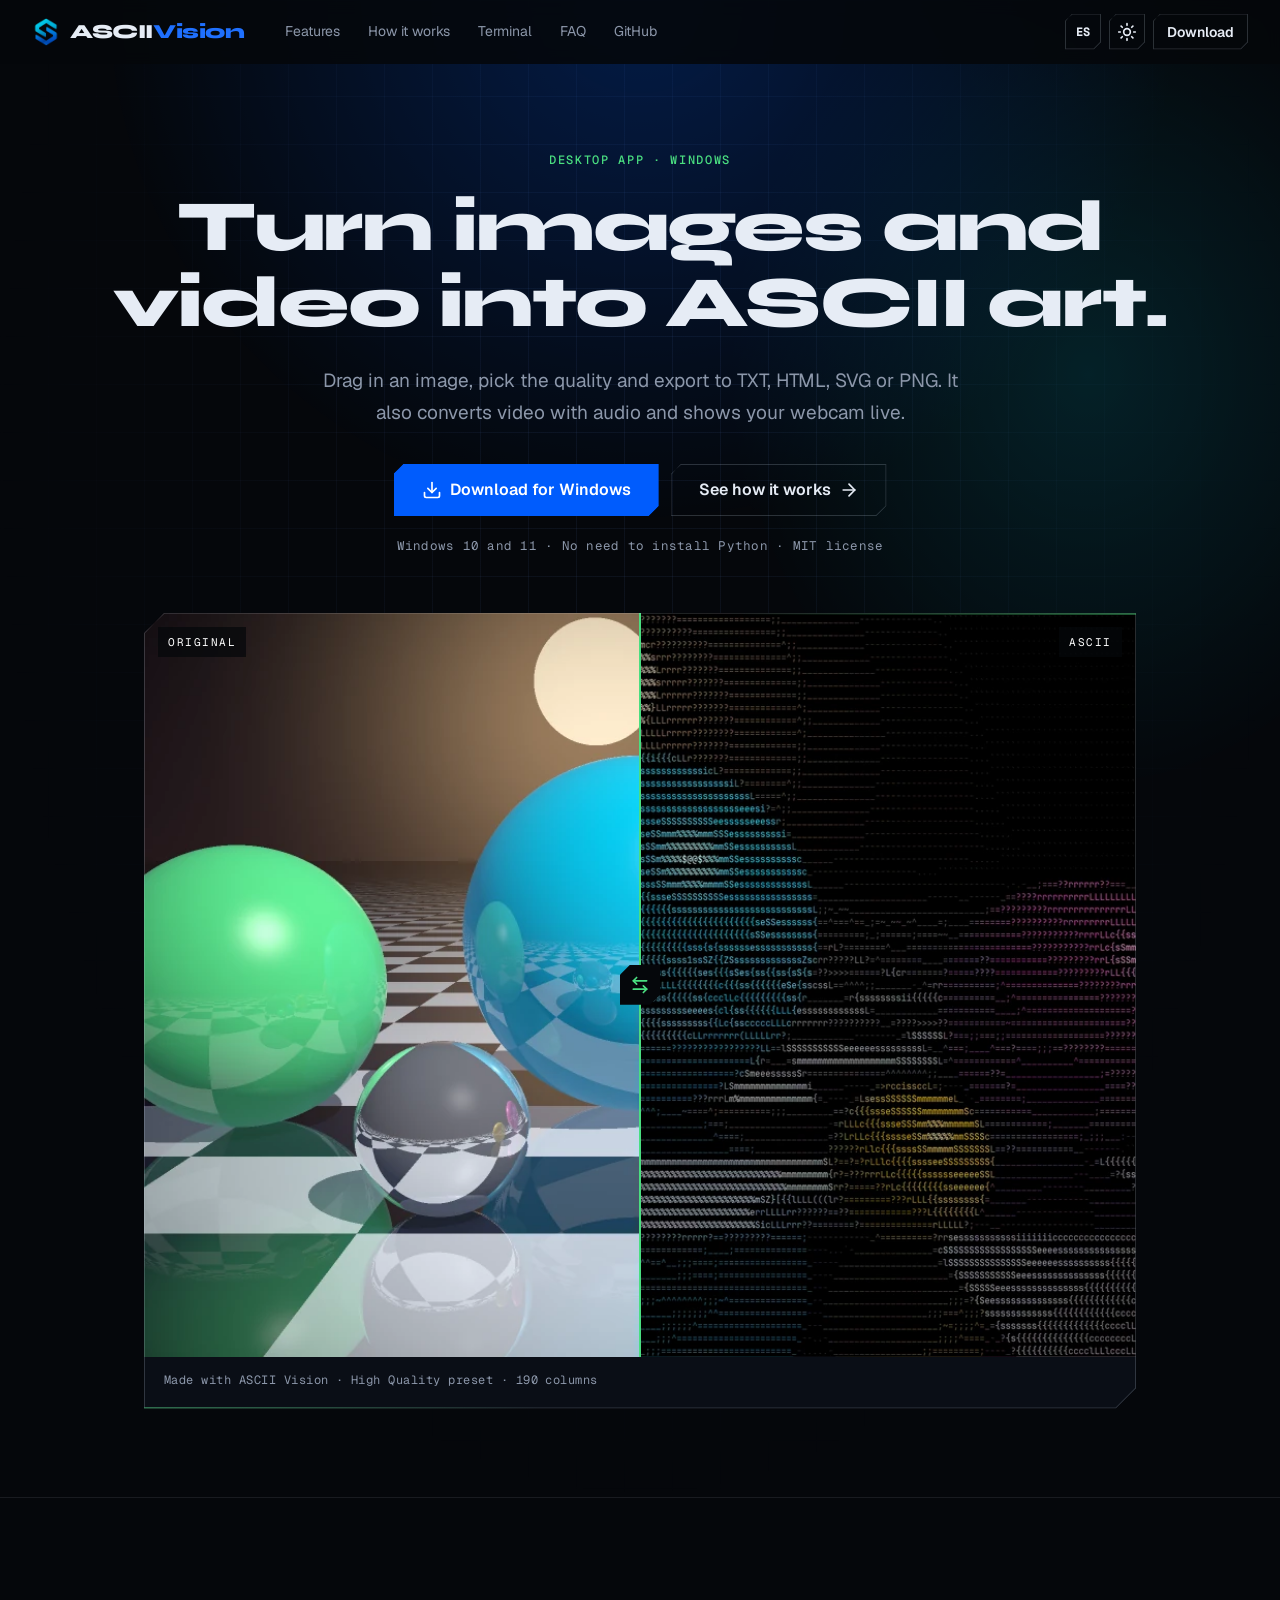
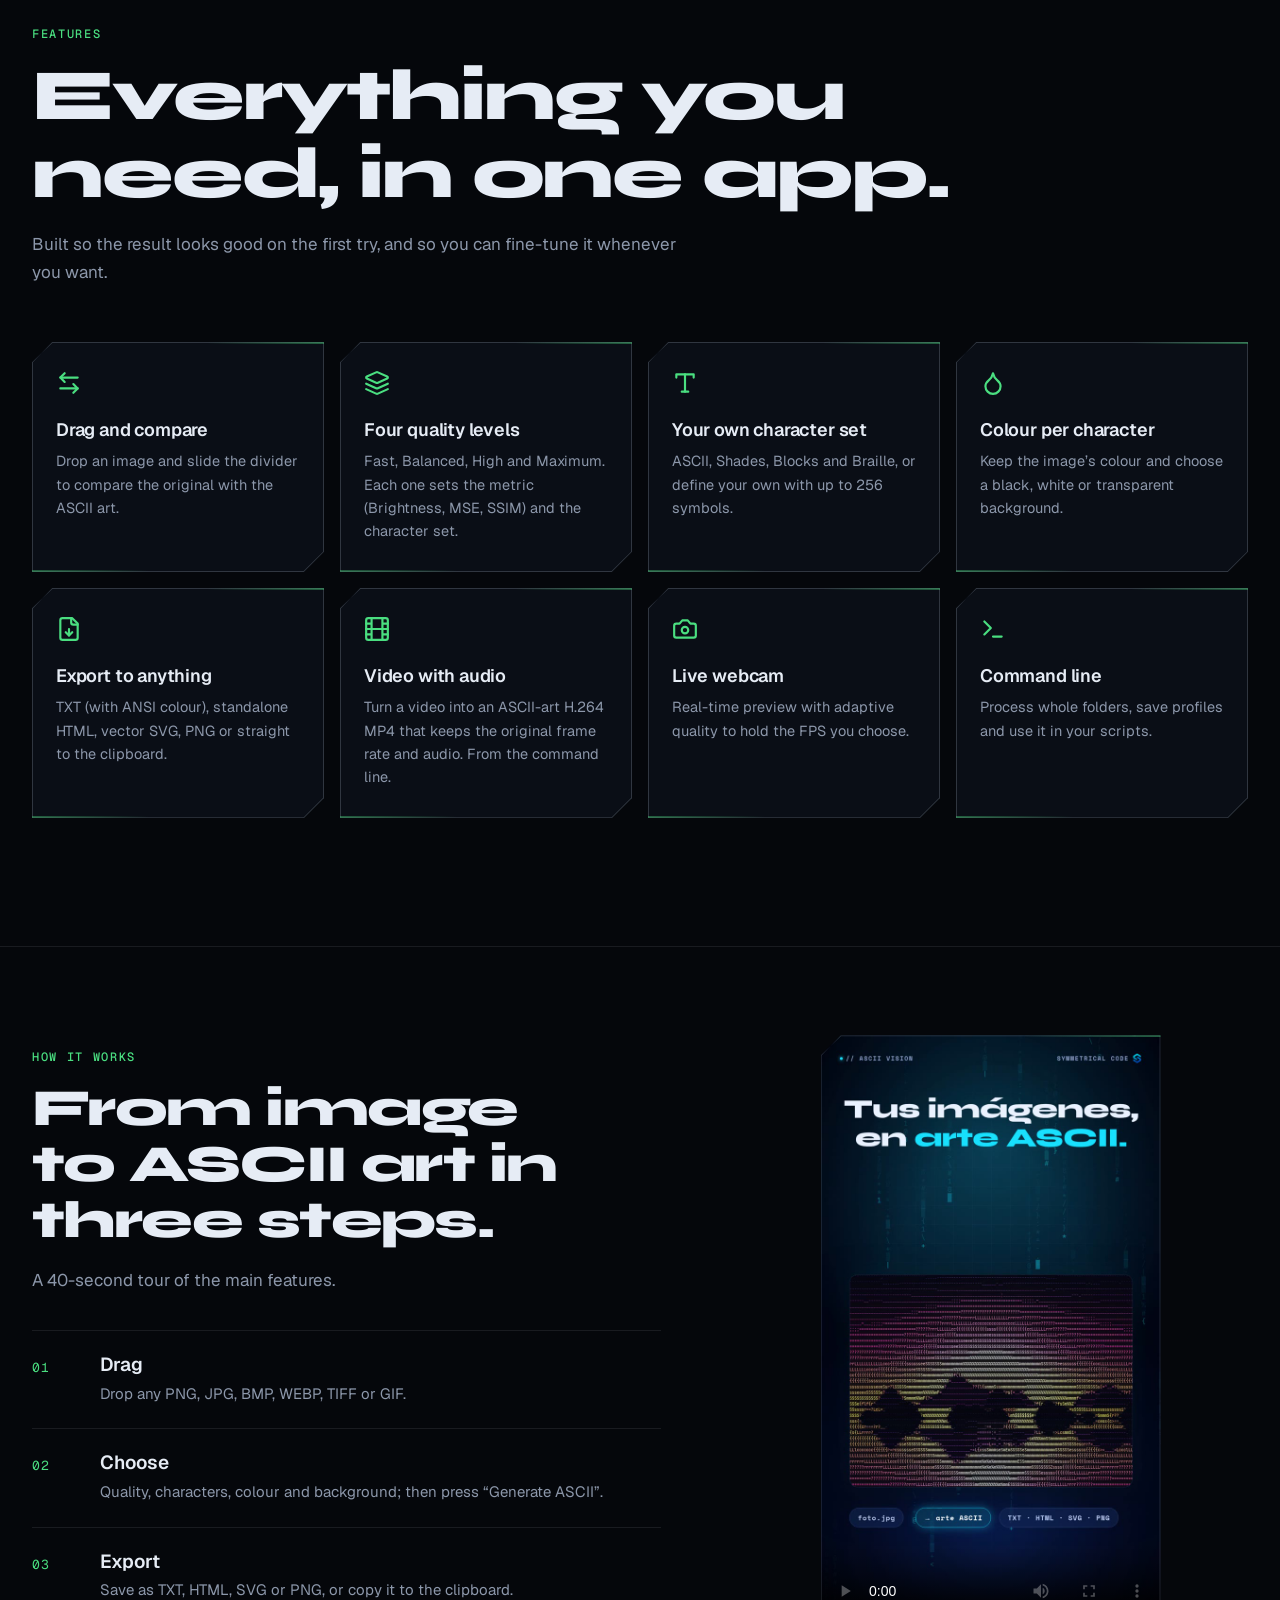
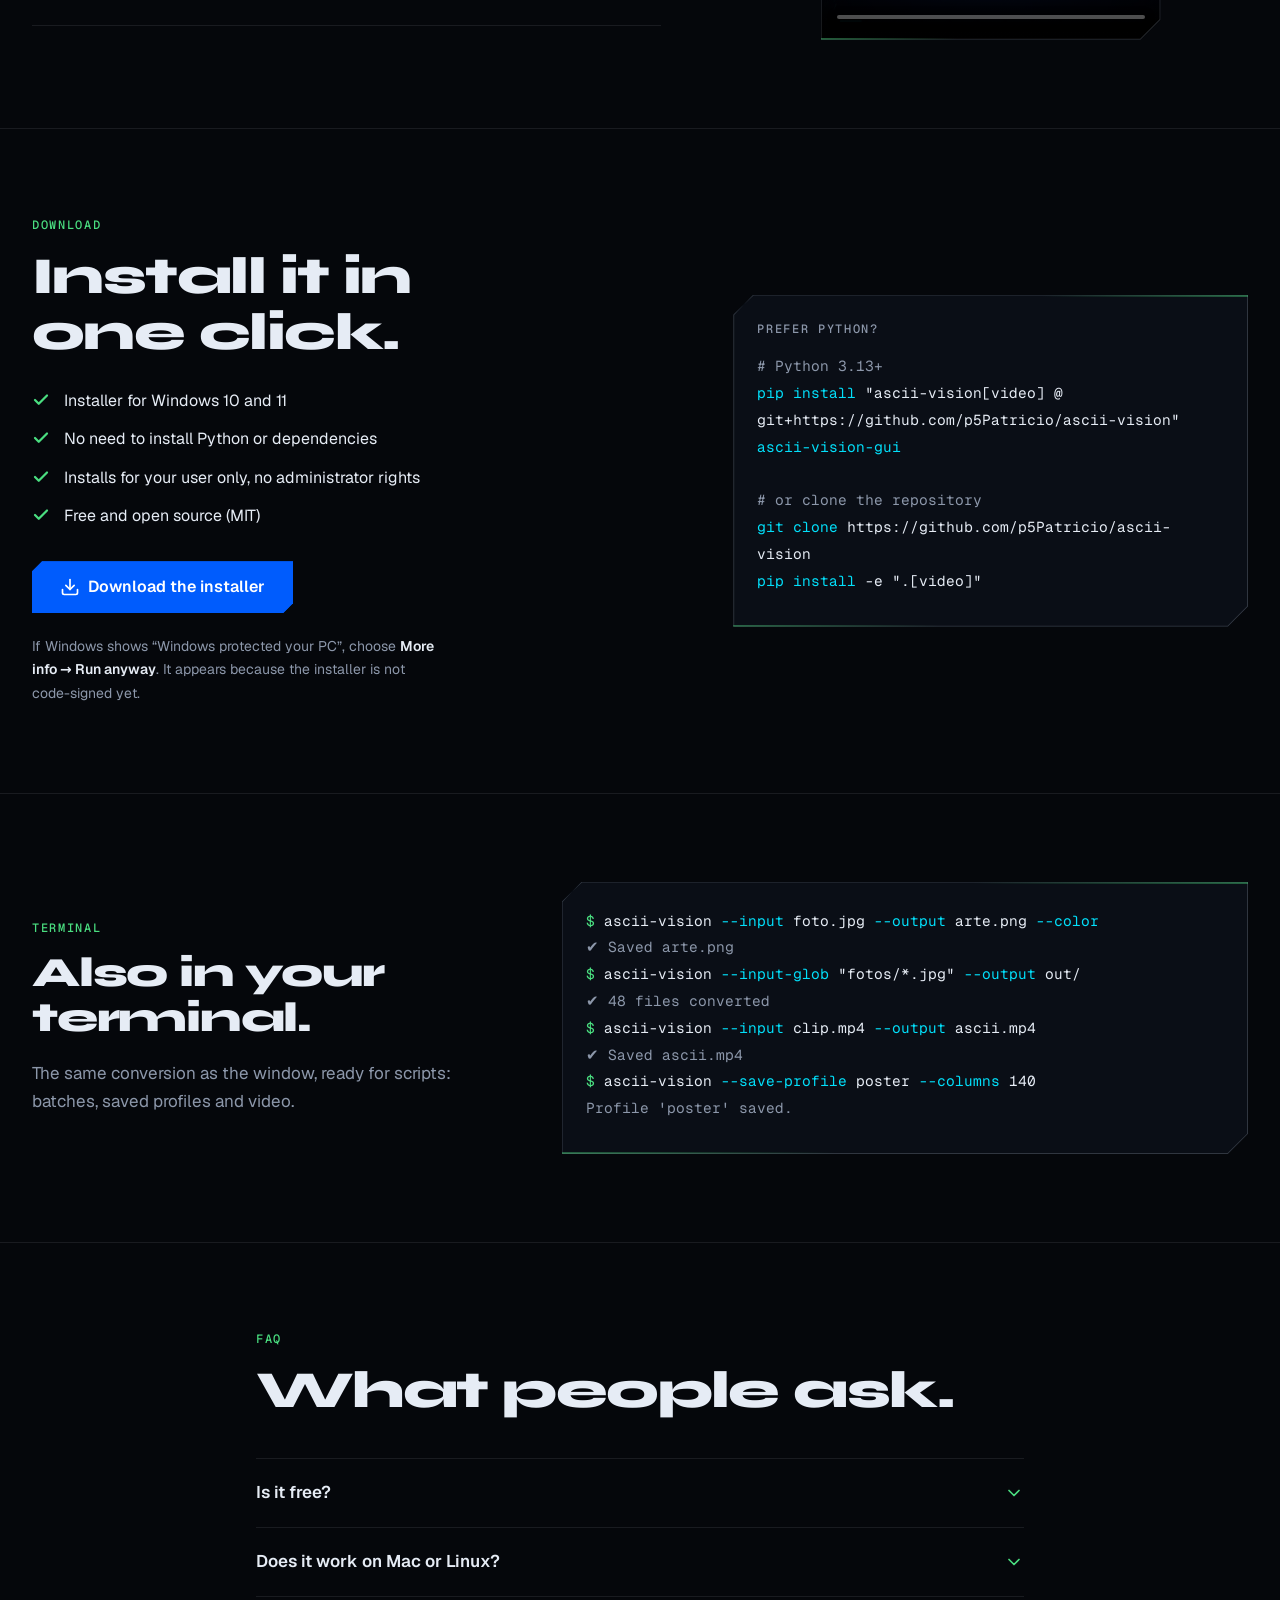
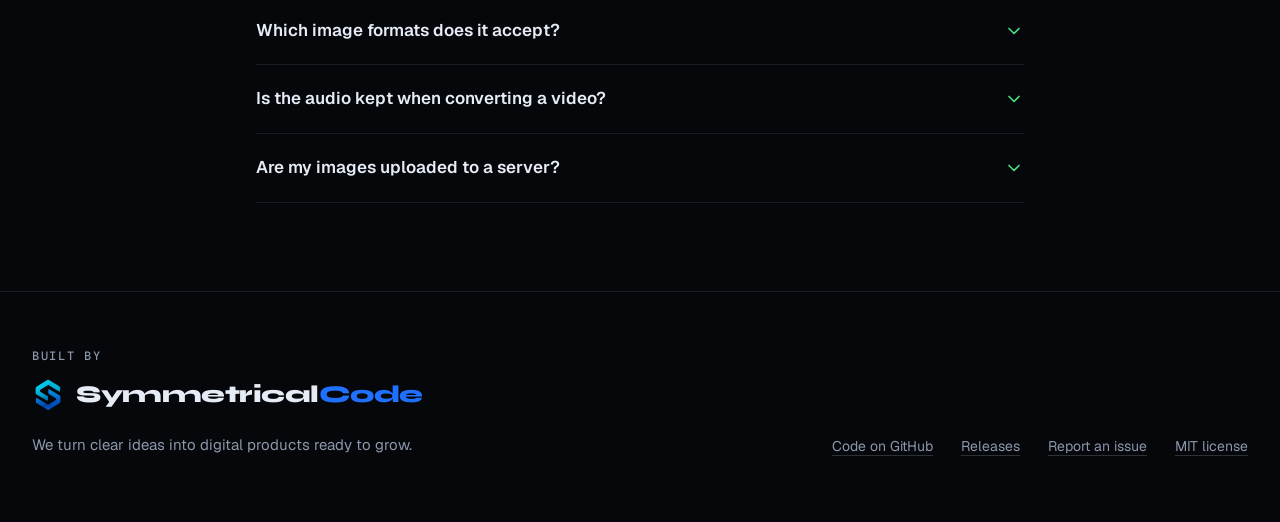
==== commit 5b210c48: "feat(site): replace the comparer demo with a ray-traced scene The sunset landscape was flat vector a" ====
--- a/site/index.html
+++ b/site/index.html
@@ -104,14 +104,14 @@
 
       <figure class="cmp cut-card" id="cmp">
         <div class="cmp__stage">
-          <img class="cmp__img" src="assets/compare-original.webp" width="960" height="720" alt="Paisaje al atardecer con montañas y un lago: imagen original" data-i18n-attr="alt:cmp.alt1">
-          <img class="cmp__img cmp__ascii" src="assets/compare-ascii.webp" width="960" height="720" alt="El mismo paisaje convertido en arte ASCII a color" data-i18n-attr="alt:cmp.alt2">
+          <img class="cmp__img" src="assets/compare-original.webp" width="960" height="720" alt="Cinco esferas brillantes de colores sobre un piso de ajedrez con reflejos: imagen original" data-i18n-attr="alt:cmp.alt1">
+          <img class="cmp__img cmp__ascii" src="assets/compare-ascii.webp" width="960" height="720" alt="La misma escena convertida en arte ASCII a color" data-i18n-attr="alt:cmp.alt2">
           <span class="cmp__line" aria-hidden="true"><span class="cmp__knob"><svg class="ico"><use href="#i-compare"/></svg></span></span>
           <span class="cmp__tag cmp__tag--l mono" data-i18n="cmp.l">Original</span>
           <span class="cmp__tag cmp__tag--r mono">ASCII</span>
           <input class="cmp__range" id="cmp-range" type="range" min="0" max="100" value="50" step="1" aria-label="Desliza para comparar el original con el arte ASCII" data-i18n-attr="aria-label:cmp.range">
         </div>
-        <figcaption class="mono" data-i18n="cmp.cap">Hecho con ASCII Vision · calidad High Quality · 150 columnas</figcaption>
+        <figcaption class="mono" data-i18n="cmp.cap">Hecho con ASCII Vision · calidad High Quality · 190 columnas</figcaption>
         <span class="cut-card__corner cut-card__corner--tr" aria-hidden="true"></span>
         <span class="cut-card__corner cut-card__corner--bl" aria-hidden="true"></span>
       </figure>
